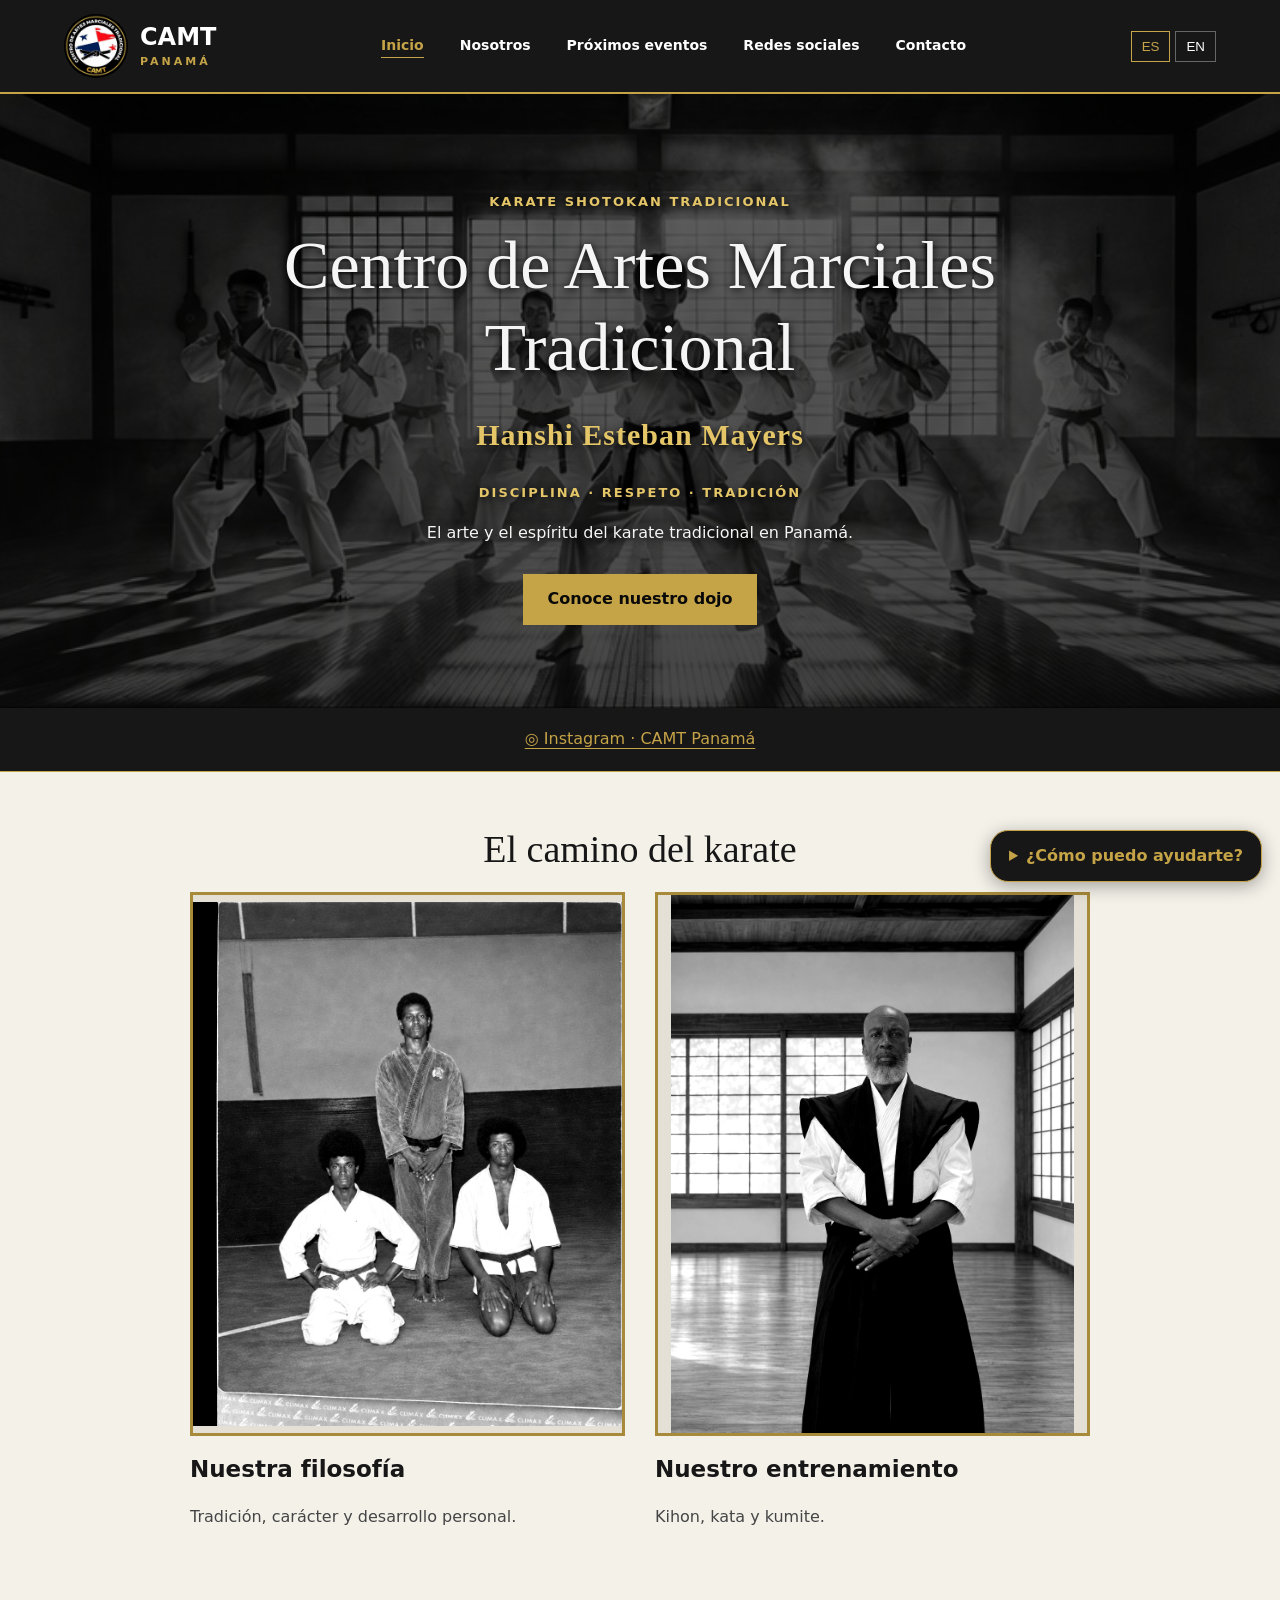
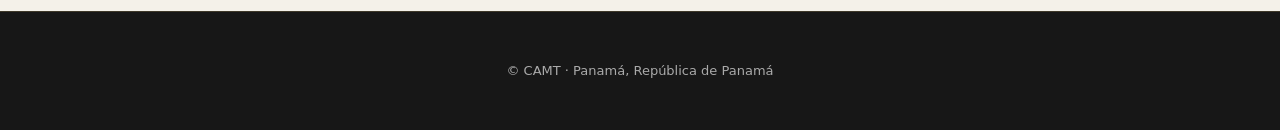
==== index.html @ c43f6a2d "Add files via upload" ====
<!doctype html><html lang="es" data-lang="es"><head><meta charset="utf-8"><meta name="viewport" content="width=device-width,initial-scale=1"><meta name="description" content="CAMT · Karate Shotokan tradicional en Ciudad de Panamá"><title>Inicio | CAMT Panamá</title><link rel="icon" href="assets/logo.jpg"><link rel="stylesheet" href="style.css?v=1.3"><script src="config.js" defer></script><script src="script.js" defer></script></head><body><a class="skip" href="#main"><span lang="es">Ir al contenido</span><span lang="en">Skip to content</span></a><header><a class="brand" href="index.html"><img src="assets/logo.jpg" alt=""><span>CAMT<small>PANAMÁ</small></span></a><nav aria-label="Navigation"><a href="index.html" aria-current="page"><span lang="es">Inicio</span><span lang="en">Home</span></a><a href="about.html"><span lang="es">Nosotros</span><span lang="en">About</span></a><a href="upcoming.html"><span lang="es">Próximos eventos</span><span lang="en">Upcoming</span></a><a href="socials.html"><span lang="es">Redes sociales</span><span lang="en">Socials</span></a><a href="contact.html"><span lang="es">Contacto</span><span lang="en">Contact</span></a></nav><div class="languages"><button data-language="es" aria-pressed="true">ES</button><button data-language="en" aria-pressed="false">EN</button></div></header><main id="main"><section class="hero"><div class="hero-copy"><p class="eyebrow"><span lang="es">KARATE SHOTOKAN TRADICIONAL</span><span lang="en">TRADITIONAL SHOTOKAN KARATE</span></p><h1>Centro de Artes Marciales Tradicional</h1><p class="gold hanshi">Hanshi Esteban Mayers</p><p class="gold"><span lang="es">DISCIPLINA · RESPETO · TRADICIÓN</span><span lang="en">DISCIPLINE · RESPECT · TRADITION</span></p><p><span lang="es">El arte y el espíritu del karate tradicional en Panamá.</span><span lang="en">The art and spirit of traditional karate in Panama.</span></p><a class="cta" href="about.html"><span lang="es">Conoce nuestro dojo</span><span lang="en">Discover our dojo</span></a></div></section><section class="instagram-strip"><a href="socials.html" data-link="instagram">◎ Instagram · CAMT Panamá</a></section><section class="ivory"><h2><span lang="es">El camino del karate</span><span lang="en">The way of karate</span></h2><div class="cards"><article><img src="assets/philosophy.jpg" alt="Fotografía histórica de karate / Historical karate photograph"><h3><span lang="es">Nuestra filosofía</span><span lang="en">Our philosophy</span></h3><p><span lang="es">Tradición, carácter y desarrollo personal.</span><span lang="en">Tradition, character and personal development.</span></p></article><article><img src="assets/training.jpg" alt="Retrato en el dojo / Dojo portrait"><h3><span lang="es">Nuestro entrenamiento</span><span lang="en">Our training</span></h3><p><span lang="es">Kihon, kata y kumite.</span><span lang="en">Kihon, kata and kumite.</span></p></article></div></section></main><footer><p>© CAMT · Panamá, República de Panamá</p></footer></body></html>
---- style.css ----
*{box-sizing:border-box} :root{--gold:#c5a347;--dark:#090909;--ivory:#f4f1e9} html[data-lang=es] span[lang=en],html[data-lang=en] span[lang=es]{display:none} body{margin:0;background:var(--dark);color:#f5f5f5;font:16px/1.65 system-ui,sans-serif} a{color:var(--gold);text-underline-offset:4px} header{display:flex;align-items:center;justify-content:space-between;gap:24px;padding:14px max(5vw,16px);background:#171717;border-bottom:2px solid var(--gold);flex-wrap:wrap} .brand{display:flex;align-items:center;gap:12px;color:white;text-decoration:none;font-weight:800;font-size:24px;line-height:1.1}.brand img{width:64px;border-radius:50%}.brand small{display:block;color:var(--gold);font-size:11px;letter-spacing:3px;margin-top:5px} nav{display:flex;gap:clamp(12px,3vw,36px);flex-wrap:wrap} nav a{color:white;text-decoration:none;font-size:14px;font-weight:600} nav a[aria-current=page]{color:var(--gold);border-bottom:1px solid var(--gold)} button{background:transparent;color:white;border:1px solid #666;padding:7px 10px;cursor:pointer} button[aria-pressed=true]{color:var(--gold);border-color:var(--gold)} .languages{display:flex;gap:5px} .hero{text-align:center}.hero-copy{padding:20px 20px 65px;max-width:900px;margin:auto} h1,h2,h3{line-height:1.2;margin:0 0 20px} h1{font-size:clamp(34px,6vw,68px);font-family:Georgia,serif;font-weight:500} h2{font-size:clamp(25px,4vw,38px);font-family:Georgia,serif;font-weight:500} h3{font-size:23px}.eyebrow,.gold{color:var(--gold);letter-spacing:2px;font-size:13px;font-weight:700}.cta{display:inline-block;background:var(--gold);color:#090909;text-decoration:none;padding:12px 24px;font-weight:700;margin-top:12px}.ivory{background:var(--ivory);color:#171717;padding:55px max(5vw,20px)}.ivory>h2{text-align:center}.cards,.social-grid{display:grid;grid-template-columns:repeat(2,minmax(0,1fr));gap:30px;max-width:900px;margin:auto}.cards img{width:100%;aspect-ratio:4/5;object-fit:contain;background:#e5e0d5;border:1px solid #a88a3b;display:block;margin-bottom:20px}.cards p{color:#454545}.section{max-width:1100px;margin:auto;padding:65px 24px}.panel{border:1px solid #555;padding:24px;margin-top:20px}.panel iframe{width:100%;height:650px;border:0;background:white}footer{text-align:center;background:#171717;border-top:1px solid #3e3829;padding:35px 20px}footer h2{font-size:25px}footer p{font-size:13px;color:#aaa}.skip{position:absolute;left:-9999px}.skip:focus{left:10px;top:10px;background:black;padding:10px;z-index:5}:focus-visible{outline:2px solid var(--gold);outline-offset:4px} @media(max-width:650px){header{gap:12px}nav{order:3;width:100%;justify-content:space-between;gap:8px}nav a{font-size:12px}.cards,.social-grid{grid-template-columns:1fr}.section{padding:40px 20px}.hero-copy{padding-bottom:40px}}


/* Homepage hero v1.2 */
.hero{display:grid;place-items:center;min-height:clamp(500px,48vw,760px);background:linear-gradient(rgba(0,0,0,.62),rgba(0,0,0,.72)),url("assets/dojo-hero.jpg") center center / cover no-repeat;}
.hero-copy{width:100%;max-width:1050px;padding:64px 24px;text-shadow:0 2px 8px #000;}
.hero-copy .cta{text-shadow:none;}
.hero-copy .eyebrow,.hero-copy .gold{color:#e4c568;}
@media(max-width:650px){.hero{min-height:520px;background-position:center;}.hero-copy{padding:48px 20px;}}
.hanshi{font:600 clamp(20px,3vw,30px) Georgia,serif;letter-spacing:1px}.instagram-strip{text-align:center;padding:18px;background:#171717;border-bottom:1px solid var(--gold)}.cards article{transition:transform .3s,box-shadow .3s;padding:0 0 10px}.cards img{border:3px solid #a88a3b;transition:transform .3s,box-shadow .3s}.cards h3{transition:color .3s}@media(hover:hover){.cards article:hover{transform:translateY(-5px);box-shadow:0 12px 25px #0002}.cards article:hover img{transform:scale(1.025);box-shadow:0 0 0 1px var(--gold)}.cards article:hover h3{color:#80651e}}.help{position:fixed;bottom:18px;right:18px;z-index:10;max-width:calc(100vw - 36px);background:#171717;border:1px solid var(--gold);border-radius:18px;color:white;box-shadow:0 4px 18px #0005}.help summary{cursor:pointer;padding:12px 18px;color:var(--gold);font-weight:600}.help div{padding:0 18px 18px}.bio-dot-wrap{text-align:center;background:var(--ivory);padding:16px}.bio-dot{display:inline-block;width:12px;height:12px;border-radius:50%;background:#b51f2b}.bio-page{max-width:420px;margin:40px auto;padding:24px;text-align:center}.bio-page img{width:100px;border-radius:50%}.bio-page h1{font-size:36px;color:var(--gold)}.bio-page .languages{justify-content:center}.bio-page>a{display:block;border:1px solid var(--gold);padding:14px;margin:15px 0;text-decoration:none}.cal-grid{display:grid;grid-template-columns:repeat(7,minmax(0,1fr));gap:4px}.cal-grid button{min-height:45px;padding:4px;overflow-wrap:anywhere}.cal-grid small{display:block;color:var(--gold)}.cal-controls{display:flex;align-items:center;justify-content:space-between;gap:8px;margin-bottom:16px}.cal-list button{display:block;width:100%;text-align:left;margin:6px 0}.cal-detail{background:var(--ivory);color:#171717;padding:20px;margin-top:20px}.cal-detail a,.cal-detail button{color:#171717;border:1px solid #80651e;padding:8px;display:inline-block;margin:5px}.cal-grid .weekday{text-align:center;color:var(--gold);font-size:12px}@media(prefers-reduced-motion:reduce){.cards article,.cards img,.cards h3{transition:none}.cards article:hover,.cards article:hover img{transform:none}}
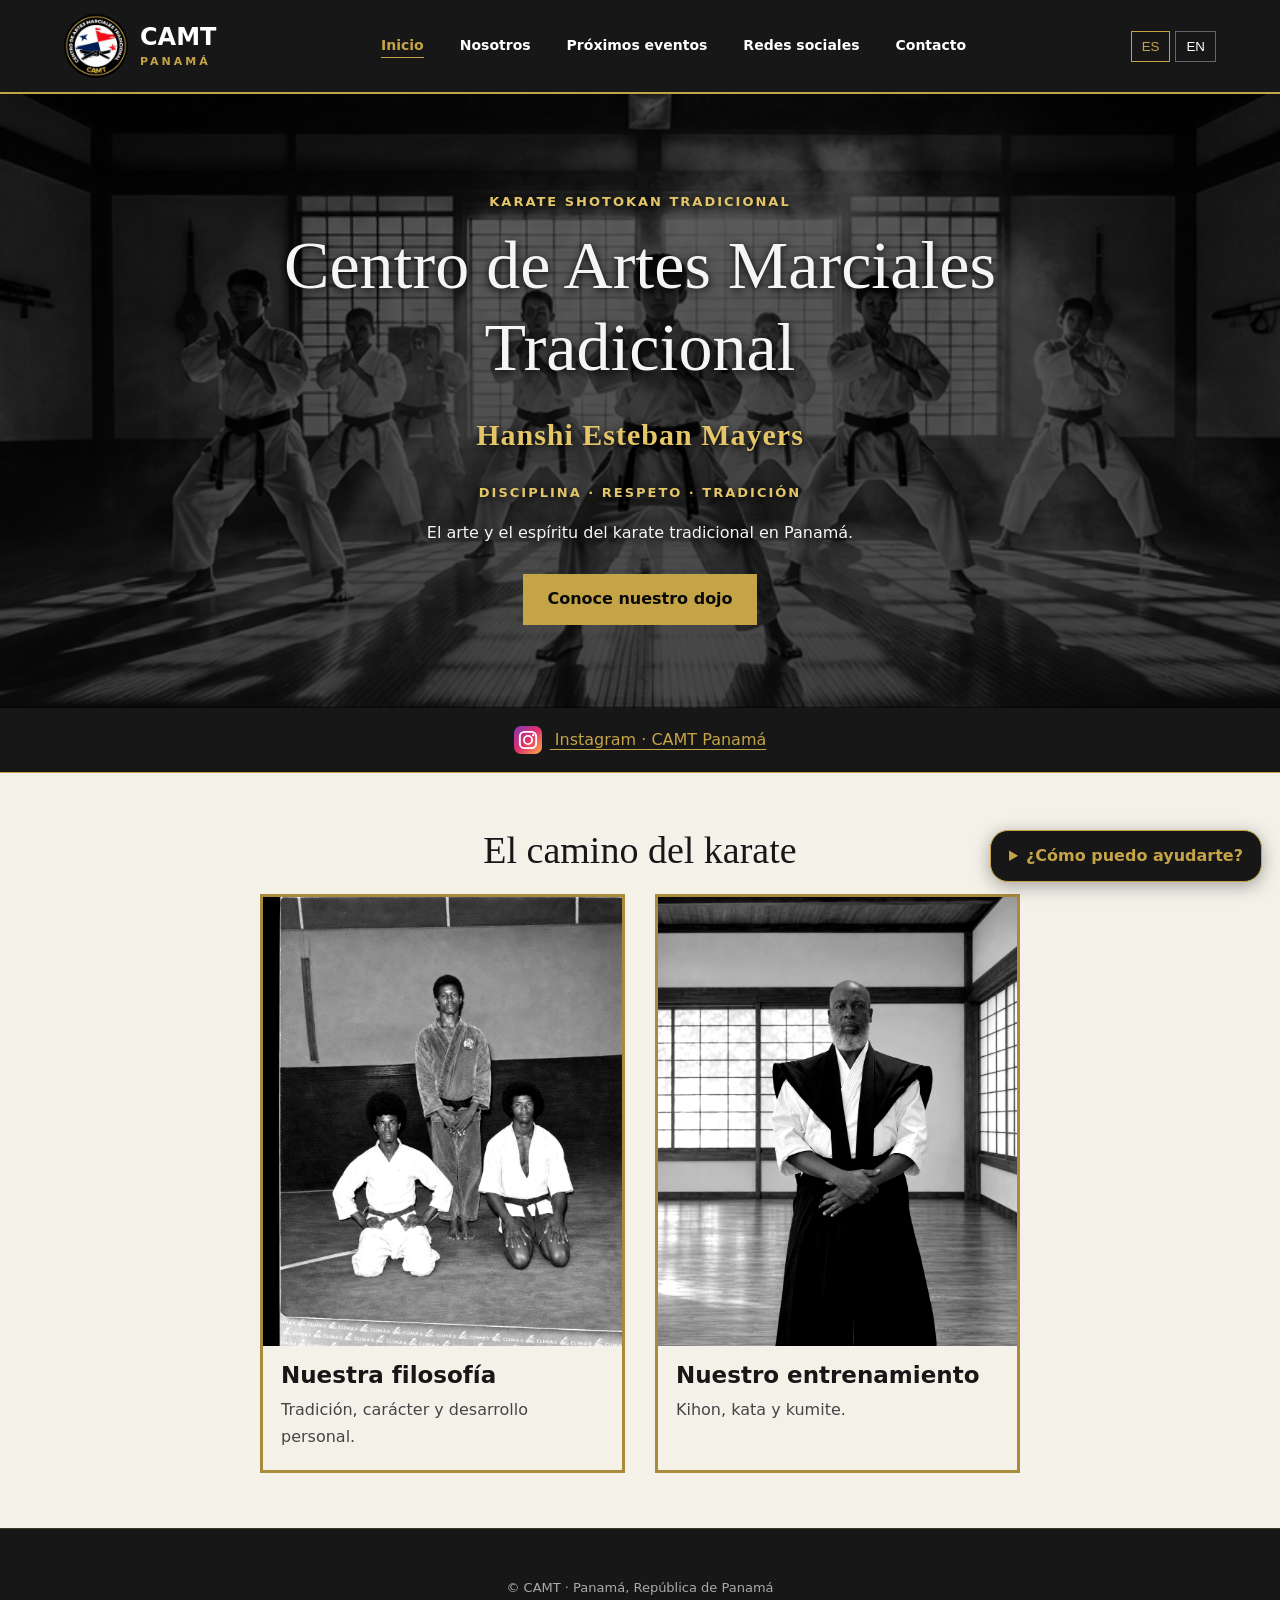
==== commit 0f325912: "Add files via upload" ====
--- a/index.html
+++ b/index.html
@@ -1 +1 @@
-<!doctype html><html lang="es" data-lang="es"><head><meta charset="utf-8"><meta name="viewport" content="width=device-width,initial-scale=1"><meta name="description" content="CAMT · Karate Shotokan tradicional en Ciudad de Panamá"><title>Inicio | CAMT Panamá</title><link rel="icon" href="assets/logo.jpg"><link rel="stylesheet" href="style.css?v=1.3"><script src="config.js" defer></script><script src="script.js" defer></script></head><body><a class="skip" href="#main"><span lang="es">Ir al contenido</span><span lang="en">Skip to content</span></a><header><a class="brand" href="index.html"><img src="assets/logo.jpg" alt=""><span>CAMT<small>PANAMÁ</small></span></a><nav aria-label="Navigation"><a href="index.html" aria-current="page"><span lang="es">Inicio</span><span lang="en">Home</span></a><a href="about.html"><span lang="es">Nosotros</span><span lang="en">About</span></a><a href="upcoming.html"><span lang="es">Próximos eventos</span><span lang="en">Upcoming</span></a><a href="socials.html"><span lang="es">Redes sociales</span><span lang="en">Socials</span></a><a href="contact.html"><span lang="es">Contacto</span><span lang="en">Contact</span></a></nav><div class="languages"><button data-language="es" aria-pressed="true">ES</button><button data-language="en" aria-pressed="false">EN</button></div></header><main id="main"><section class="hero"><div class="hero-copy"><p class="eyebrow"><span lang="es">KARATE SHOTOKAN TRADICIONAL</span><span lang="en">TRADITIONAL SHOTOKAN KARATE</span></p><h1>Centro de Artes Marciales Tradicional</h1><p class="gold hanshi">Hanshi Esteban Mayers</p><p class="gold"><span lang="es">DISCIPLINA · RESPETO · TRADICIÓN</span><span lang="en">DISCIPLINE · RESPECT · TRADITION</span></p><p><span lang="es">El arte y el espíritu del karate tradicional en Panamá.</span><span lang="en">The art and spirit of traditional karate in Panama.</span></p><a class="cta" href="about.html"><span lang="es">Conoce nuestro dojo</span><span lang="en">Discover our dojo</span></a></div></section><section class="instagram-strip"><a href="socials.html" data-link="instagram">◎ Instagram · CAMT Panamá</a></section><section class="ivory"><h2><span lang="es">El camino del karate</span><span lang="en">The way of karate</span></h2><div class="cards"><article><img src="assets/philosophy.jpg" alt="Fotografía histórica de karate / Historical karate photograph"><h3><span lang="es">Nuestra filosofía</span><span lang="en">Our philosophy</span></h3><p><span lang="es">Tradición, carácter y desarrollo personal.</span><span lang="en">Tradition, character and personal development.</span></p></article><article><img src="assets/training.jpg" alt="Retrato en el dojo / Dojo portrait"><h3><span lang="es">Nuestro entrenamiento</span><span lang="en">Our training</span></h3><p><span lang="es">Kihon, kata y kumite.</span><span lang="en">Kihon, kata and kumite.</span></p></article></div></section></main><footer><p>© CAMT · Panamá, República de Panamá</p></footer></body></html>+<!doctype html><html lang="es" data-lang="es"><head><meta charset="utf-8"><meta name="viewport" content="width=device-width,initial-scale=1"><meta name="description" content="CAMT · Karate Shotokan tradicional en Ciudad de Panamá"><title>Inicio | CAMT Panamá</title><link rel="icon" href="assets/logo.jpg"><link rel="stylesheet" href="style.css?v=1.4"><script src="config.js?v=1.4" defer></script><script src="script.js?v=1.4" defer></script></head><body><a class="skip" href="#main"><span lang="es">Ir al contenido</span><span lang="en">Skip to content</span></a><header><a class="brand" href="index.html"><img src="assets/logo.jpg" alt=""><span>CAMT<small>PANAMÁ</small></span></a><nav aria-label="Navigation"><a href="index.html" aria-current="page"><span lang="es">Inicio</span><span lang="en">Home</span></a><a href="about.html"><span lang="es">Nosotros</span><span lang="en">About</span></a><a href="upcoming.html"><span lang="es">Próximos eventos</span><span lang="en">Upcoming</span></a><a href="socials.html"><span lang="es">Redes sociales</span><span lang="en">Socials</span></a><a href="contact.html"><span lang="es">Contacto</span><span lang="en">Contact</span></a></nav><div class="languages"><button data-language="es" aria-pressed="true">ES</button><button data-language="en" aria-pressed="false">EN</button></div></header><main id="main"><section class="hero"><div class="hero-copy"><p class="eyebrow"><span lang="es">KARATE SHOTOKAN TRADICIONAL</span><span lang="en">TRADITIONAL SHOTOKAN KARATE</span></p><h1>Centro de Artes Marciales Tradicional</h1><p class="gold hanshi">Hanshi Esteban Mayers</p><p class="gold"><span lang="es">DISCIPLINA · RESPETO · TRADICIÓN</span><span lang="en">DISCIPLINE · RESPECT · TRADITION</span></p><p><span lang="es">El arte y el espíritu del karate tradicional en Panamá.</span><span lang="en">The art and spirit of traditional karate in Panama.</span></p><a class="cta" href="about.html"><span lang="es">Conoce nuestro dojo</span><span lang="en">Discover our dojo</span></a></div></section><section class="instagram-strip"><a href="socials.html" data-link="instagram"><svg viewBox="0 0 24 24" class="social-icon" aria-hidden="true"><defs><linearGradient id="ig" x2="1" y2="1"><stop stop-color="#833ab4"/><stop offset=".5" stop-color="#e1306c"/><stop offset="1" stop-color="#fcb045"/></linearGradient></defs><rect width="24" height="24" rx="6" fill="url(#ig)"/><rect x="5" y="5" width="14" height="14" rx="4" fill="none" stroke="white" stroke-width="1.6"/><circle cx="12" cy="12" r="3.5" fill="none" stroke="white" stroke-width="1.6"/><circle cx="16.5" cy="7.7" r="1" fill="white"/></svg> Instagram · CAMT Panamá</a></section><section class="ivory"><h2><span lang="es">El camino del karate</span><span lang="en">The way of karate</span></h2><div class="cards"><article><img src="assets/philosophy.jpg" alt="Fotografía histórica de karate / Historical karate photograph"><h3><span lang="es">Nuestra filosofía</span><span lang="en">Our philosophy</span></h3><p><span lang="es">Tradición, carácter y desarrollo personal.</span><span lang="en">Tradition, character and personal development.</span></p></article><article><img src="assets/training.jpg" alt="Retrato en el dojo / Dojo portrait"><h3><span lang="es">Nuestro entrenamiento</span><span lang="en">Our training</span></h3><p><span lang="es">Kihon, kata y kumite.</span><span lang="en">Kihon, kata and kumite.</span></p></article></div></section></main><footer><p>© CAMT · Panamá, República de Panamá</p></footer></body></html>
--- a/style.css
+++ b/style.css
@@ -8,3 +8,4 @@
 .hero-copy .eyebrow,.hero-copy .gold{color:#e4c568;}
 @media(max-width:650px){.hero{min-height:520px;background-position:center;}.hero-copy{padding:48px 20px;}}
 .hanshi{font:600 clamp(20px,3vw,30px) Georgia,serif;letter-spacing:1px}.instagram-strip{text-align:center;padding:18px;background:#171717;border-bottom:1px solid var(--gold)}.cards article{transition:transform .3s,box-shadow .3s;padding:0 0 10px}.cards img{border:3px solid #a88a3b;transition:transform .3s,box-shadow .3s}.cards h3{transition:color .3s}@media(hover:hover){.cards article:hover{transform:translateY(-5px);box-shadow:0 12px 25px #0002}.cards article:hover img{transform:scale(1.025);box-shadow:0 0 0 1px var(--gold)}.cards article:hover h3{color:#80651e}}.help{position:fixed;bottom:18px;right:18px;z-index:10;max-width:calc(100vw - 36px);background:#171717;border:1px solid var(--gold);border-radius:18px;color:white;box-shadow:0 4px 18px #0005}.help summary{cursor:pointer;padding:12px 18px;color:var(--gold);font-weight:600}.help div{padding:0 18px 18px}.bio-dot-wrap{text-align:center;background:var(--ivory);padding:16px}.bio-dot{display:inline-block;width:12px;height:12px;border-radius:50%;background:#b51f2b}.bio-page{max-width:420px;margin:40px auto;padding:24px;text-align:center}.bio-page img{width:100px;border-radius:50%}.bio-page h1{font-size:36px;color:var(--gold)}.bio-page .languages{justify-content:center}.bio-page>a{display:block;border:1px solid var(--gold);padding:14px;margin:15px 0;text-decoration:none}.cal-grid{display:grid;grid-template-columns:repeat(7,minmax(0,1fr));gap:4px}.cal-grid button{min-height:45px;padding:4px;overflow-wrap:anywhere}.cal-grid small{display:block;color:var(--gold)}.cal-controls{display:flex;align-items:center;justify-content:space-between;gap:8px;margin-bottom:16px}.cal-list button{display:block;width:100%;text-align:left;margin:6px 0}.cal-detail{background:var(--ivory);color:#171717;padding:20px;margin-top:20px}.cal-detail a,.cal-detail button{color:#171717;border:1px solid #80651e;padding:8px;display:inline-block;margin:5px}.cal-grid .weekday{text-align:center;color:var(--gold);font-size:12px}@media(prefers-reduced-motion:reduce){.cards article,.cards img,.cards h3{transition:none}.cards article:hover,.cards article:hover img{transform:none}}
+.cards{max-width:760px;align-items:stretch}.cards article{border:3px solid #a88a3b;overflow:hidden;background:var(--ivory);padding:0;display:flex;flex-direction:column}.cards img{aspect-ratio:4/5;object-fit:cover;border:0;margin:0;flex:none}.cards h3{margin:16px 18px 8px}.cards p{margin:0 18px 20px}.cards article:hover{outline:1px solid var(--gold)}.social-icon{width:48px;height:48px;vertical-align:middle}.instagram-strip .social-icon{width:28px;height:28px;margin-right:8px}.social-grid .panel{background:#202020;box-shadow:0 10px 24px #0008;text-align:center;border-color:#80651e;transition:transform .25s}.social-grid .panel:hover{transform:translateY(-5px)}.social-grid .panel h2{margin-top:16px}.about-page:before{content:'';position:fixed;inset:0;background:linear-gradient(#0008,#000b),url('assets/about-background.jpg') center / cover no-repeat;z-index:-1}.about-page{isolation:isolate;background:transparent}.about-page .section{min-height:55vh}.about-page .ivory{background:#f4f1e9d9}.bio-dot-wrap{text-align:left;background:transparent;padding:20px}.bio-dot{background:white}.contact-form{max-width:680px;display:grid;gap:16px}.contact-form label{display:grid;gap:6px}.contact-form input,.contact-form textarea,.cal-controls select{font:inherit;padding:10px;background:#202020;color:white;border:1px solid #888;border-radius:4px}.cal-controls{flex-wrap:wrap}.cal-grid button{background:#272727;min-height:60px}.cal-grid button.past{background:#484848}.cal-grid button.event{background:#356b49}.cal-grid button.today{background:#c5a347;color:#111}.cal-grid button[aria-pressed=true]{background:#365d87;color:white;outline:2px solid white}.cal-grid small{color:inherit}.cal-controls button:disabled{opacity:.35;cursor:default}.cal-list button{background:#253b30}.cal-detail{overflow-wrap:anywhere}
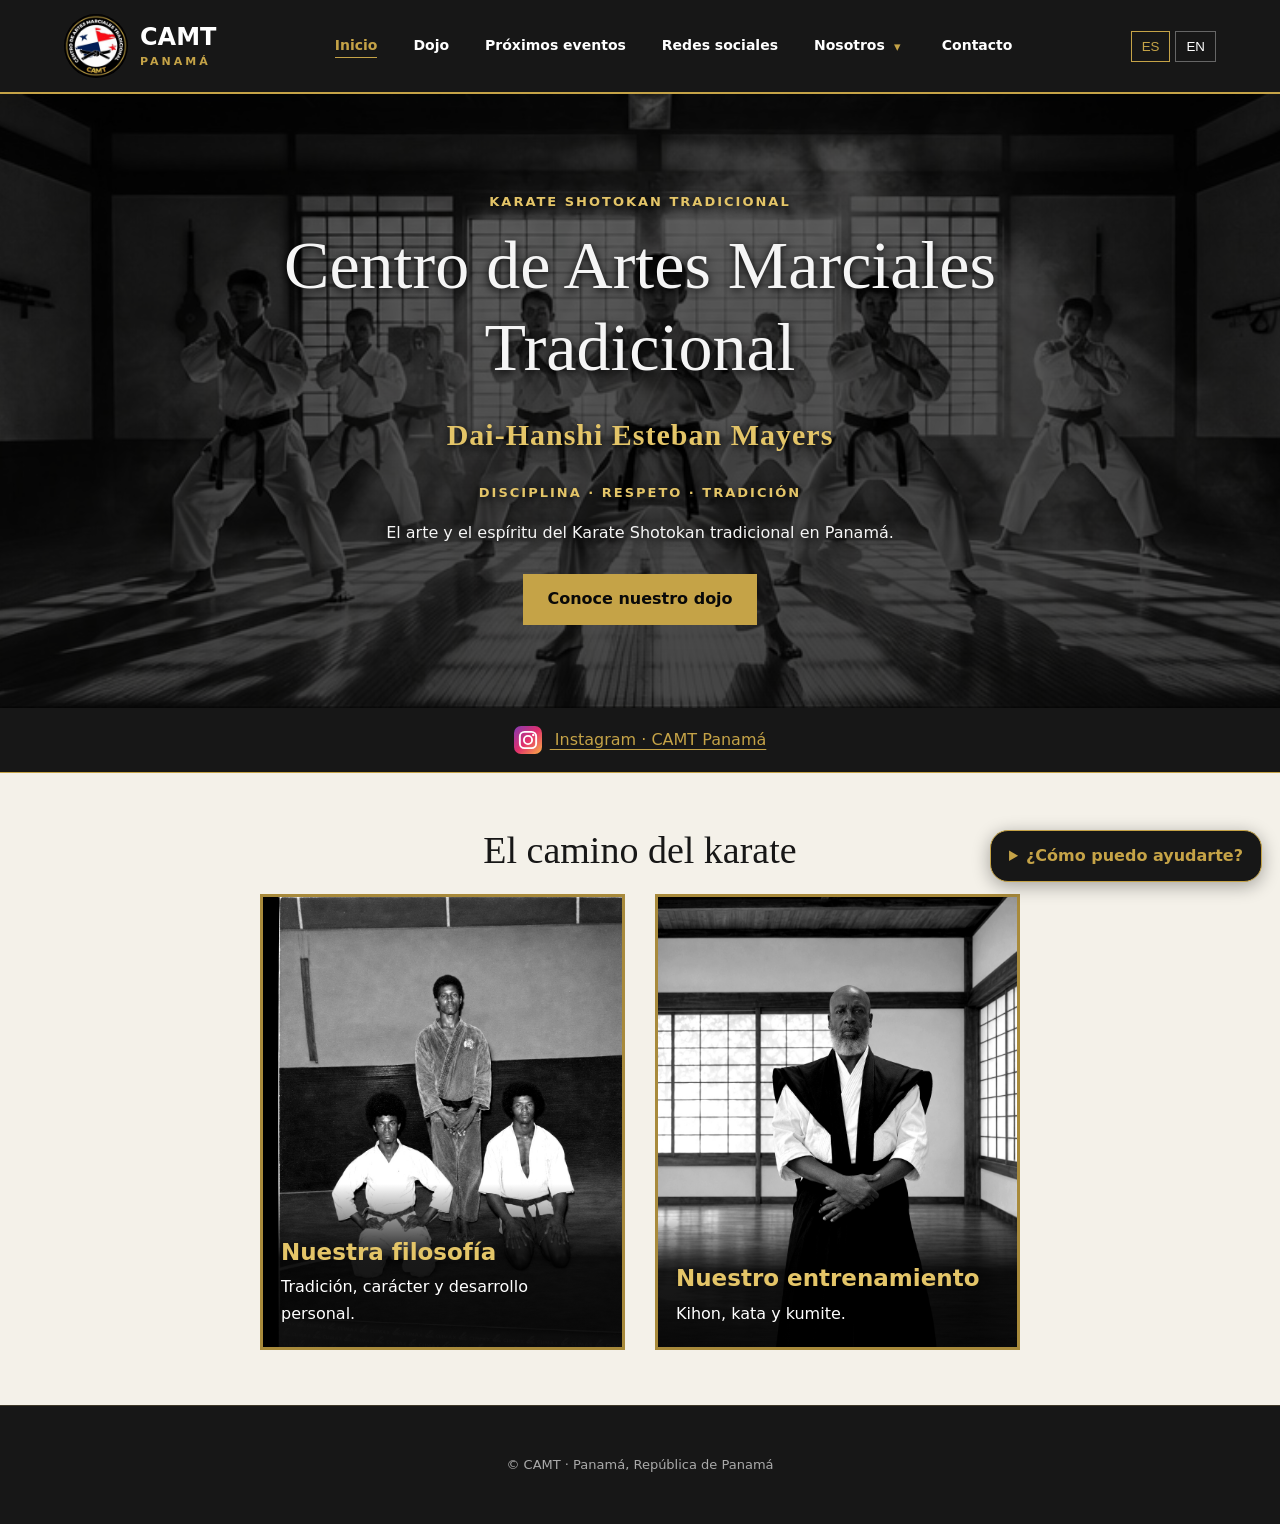
==== commit ffb91651: "Add files via upload" ====
--- a/index.html
+++ b/index.html
@@ -1 +1 @@
-<!doctype html><html lang="es" data-lang="es"><head><meta charset="utf-8"><meta name="viewport" content="width=device-width,initial-scale=1"><meta name="description" content="CAMT · Karate Shotokan tradicional en Ciudad de Panamá"><title>Inicio | CAMT Panamá</title><link rel="icon" href="assets/logo.jpg"><link rel="stylesheet" href="style.css?v=1.4"><script src="config.js?v=1.4" defer></script><script src="script.js?v=1.4" defer></script></head><body><a class="skip" href="#main"><span lang="es">Ir al contenido</span><span lang="en">Skip to content</span></a><header><a class="brand" href="index.html"><img src="assets/logo.jpg" alt=""><span>CAMT<small>PANAMÁ</small></span></a><nav aria-label="Navigation"><a href="index.html" aria-current="page"><span lang="es">Inicio</span><span lang="en">Home</span></a><a href="about.html"><span lang="es">Nosotros</span><span lang="en">About</span></a><a href="upcoming.html"><span lang="es">Próximos eventos</span><span lang="en">Upcoming</span></a><a href="socials.html"><span lang="es">Redes sociales</span><span lang="en">Socials</span></a><a href="contact.html"><span lang="es">Contacto</span><span lang="en">Contact</span></a></nav><div class="languages"><button data-language="es" aria-pressed="true">ES</button><button data-language="en" aria-pressed="false">EN</button></div></header><main id="main"><section class="hero"><div class="hero-copy"><p class="eyebrow"><span lang="es">KARATE SHOTOKAN TRADICIONAL</span><span lang="en">TRADITIONAL SHOTOKAN KARATE</span></p><h1>Centro de Artes Marciales Tradicional</h1><p class="gold hanshi">Hanshi Esteban Mayers</p><p class="gold"><span lang="es">DISCIPLINA · RESPETO · TRADICIÓN</span><span lang="en">DISCIPLINE · RESPECT · TRADITION</span></p><p><span lang="es">El arte y el espíritu del karate tradicional en Panamá.</span><span lang="en">The art and spirit of traditional karate in Panama.</span></p><a class="cta" href="about.html"><span lang="es">Conoce nuestro dojo</span><span lang="en">Discover our dojo</span></a></div></section><section class="instagram-strip"><a href="socials.html" data-link="instagram"><svg viewBox="0 0 24 24" class="social-icon" aria-hidden="true"><defs><linearGradient id="ig" x2="1" y2="1"><stop stop-color="#833ab4"/><stop offset=".5" stop-color="#e1306c"/><stop offset="1" stop-color="#fcb045"/></linearGradient></defs><rect width="24" height="24" rx="6" fill="url(#ig)"/><rect x="5" y="5" width="14" height="14" rx="4" fill="none" stroke="white" stroke-width="1.6"/><circle cx="12" cy="12" r="3.5" fill="none" stroke="white" stroke-width="1.6"/><circle cx="16.5" cy="7.7" r="1" fill="white"/></svg> Instagram · CAMT Panamá</a></section><section class="ivory"><h2><span lang="es">El camino del karate</span><span lang="en">The way of karate</span></h2><div class="cards"><article><img src="assets/philosophy.jpg" alt="Fotografía histórica de karate / Historical karate photograph"><h3><span lang="es">Nuestra filosofía</span><span lang="en">Our philosophy</span></h3><p><span lang="es">Tradición, carácter y desarrollo personal.</span><span lang="en">Tradition, character and personal development.</span></p></article><article><img src="assets/training.jpg" alt="Retrato en el dojo / Dojo portrait"><h3><span lang="es">Nuestro entrenamiento</span><span lang="en">Our training</span></h3><p><span lang="es">Kihon, kata y kumite.</span><span lang="en">Kihon, kata and kumite.</span></p></article></div></section></main><footer><p>© CAMT · Panamá, República de Panamá</p></footer></body></html>+<!doctype html><html lang="es" data-lang="es"><head><meta charset="utf-8"><meta name="viewport" content="width=device-width,initial-scale=1"><meta name="description" content="CAMT · Karate Shotokan tradicional en Ciudad de Panamá"><title>Inicio | CAMT Panamá</title><link rel="icon" href="assets/logo.jpg"><link rel="stylesheet" href="style.css?v=1.5"><script src="config.js?v=1.5" defer></script><script src="script.js?v=1.5" defer></script></head><body><a class="skip" href="#main"><span lang="es">Ir al contenido</span><span lang="en">Skip to content</span></a><header><a class="brand" href="index.html"><img src="assets/logo.jpg" alt=""><span>CAMT<small>PANAMÁ</small></span></a><nav aria-label="Navigation"><a href="index.html" aria-current="page"><span lang="es">Inicio</span><span lang="en">Home</span></a><a href="dojo.html"><span lang="es">Dojo</span><span lang="en">Dojo</span></a><a href="upcoming.html"><span lang="es">Próximos eventos</span><span lang="en">Upcoming</span></a><a href="socials.html"><span lang="es">Redes sociales</span><span lang="en">Socials</span></a><div class="about-nav"><a href="about.html"><span lang="es">Nosotros</span><span lang="en">About</span></a><button class="bio-toggle" aria-label="Biografías / Biographies" aria-expanded="false" aria-controls="bio-menu">▾</button><div id="bio-menu" class="bio-menu" hidden><a href="about.html#esteban-mayers">Esteban Mayers</a><a href="about.html#enrique-kelly">Enrique Kelly</a><a href="about.html#reinaldo-mannings">Reinaldo Mannings</a><a href="about.html#eduardo-lowe">Eduardo Lowe</a><a href="about.html#alexander-edwards">Alexander Edwards</a><a href="about.html#reynaldo-roach">Reynaldo Roach</a></div></div><a href="contact.html"><span lang="es">Contacto</span><span lang="en">Contact</span></a></nav><div class="languages"><button data-language="es" aria-pressed="true">ES</button><button data-language="en" aria-pressed="false">EN</button></div></header><main id="main"><section class="hero"><div class="hero-copy"><p class="eyebrow"><span lang="es">KARATE SHOTOKAN TRADICIONAL</span><span lang="en">TRADITIONAL SHOTOKAN KARATE</span></p><h1>Centro de Artes Marciales Tradicional</h1><p class="gold hanshi">Dai-Hanshi Esteban Mayers</p><p class="gold"><span lang="es">DISCIPLINA · RESPETO · TRADICIÓN</span><span lang="en">DISCIPLINE · RESPECT · TRADITION</span></p><p><span lang="es">El arte y el espíritu del Karate Shotokan tradicional en Panamá.</span><span lang="en">The art and spirit of traditional Shotokan Karate in Panama.</span></p><a class="cta" href="dojo.html"><span lang="es">Conoce nuestro dojo</span><span lang="en">Discover our dojo</span></a></div></section><section class="instagram-strip"><a href="socials.html" data-link="instagram"><svg viewBox="0 0 24 24" class="social-icon" aria-hidden="true"><defs><linearGradient id="ig" x2="1" y2="1"><stop stop-color="#833ab4"/><stop offset=".5" stop-color="#e1306c"/><stop offset="1" stop-color="#fcb045"/></linearGradient></defs><rect width="24" height="24" rx="6" fill="url(#ig)"/><rect x="5" y="5" width="14" height="14" rx="4" fill="none" stroke="white" stroke-width="1.6"/><circle cx="12" cy="12" r="3.5" fill="none" stroke="white" stroke-width="1.6"/><circle cx="16.5" cy="7.7" r="1" fill="white"/></svg> Instagram · CAMT Panamá</a></section><section class="ivory"><h2><span lang="es">El camino del karate</span><span lang="en">The way of karate</span></h2><div class="cards"><article><img src="assets/philosophy.jpg" alt="Fotografía histórica de karate / Historical karate photograph"><div class="card-overlay"><h3><span lang="es">Nuestra filosofía</span><span lang="en">Our philosophy</span></h3><p><span lang="es">Tradición, carácter y desarrollo personal.</span><span lang="en">Tradition, character and personal development.</span></p></div></article><article><img src="assets/training.jpg" alt="Retrato en el dojo / Dojo portrait"><div class="card-overlay"><h3><span lang="es">Nuestro entrenamiento</span><span lang="en">Our training</span></h3><p><span lang="es">Kihon, kata y kumite.</span><span lang="en">Kihon, kata and kumite.</span></p></div></article></div></section></main><footer><p>© CAMT · Panamá, República de Panamá</p></footer></body></html>
--- a/style.css
+++ b/style.css
@@ -9,3 +9,6 @@
 @media(max-width:650px){.hero{min-height:520px;background-position:center;}.hero-copy{padding:48px 20px;}}
 .hanshi{font:600 clamp(20px,3vw,30px) Georgia,serif;letter-spacing:1px}.instagram-strip{text-align:center;padding:18px;background:#171717;border-bottom:1px solid var(--gold)}.cards article{transition:transform .3s,box-shadow .3s;padding:0 0 10px}.cards img{border:3px solid #a88a3b;transition:transform .3s,box-shadow .3s}.cards h3{transition:color .3s}@media(hover:hover){.cards article:hover{transform:translateY(-5px);box-shadow:0 12px 25px #0002}.cards article:hover img{transform:scale(1.025);box-shadow:0 0 0 1px var(--gold)}.cards article:hover h3{color:#80651e}}.help{position:fixed;bottom:18px;right:18px;z-index:10;max-width:calc(100vw - 36px);background:#171717;border:1px solid var(--gold);border-radius:18px;color:white;box-shadow:0 4px 18px #0005}.help summary{cursor:pointer;padding:12px 18px;color:var(--gold);font-weight:600}.help div{padding:0 18px 18px}.bio-dot-wrap{text-align:center;background:var(--ivory);padding:16px}.bio-dot{display:inline-block;width:12px;height:12px;border-radius:50%;background:#b51f2b}.bio-page{max-width:420px;margin:40px auto;padding:24px;text-align:center}.bio-page img{width:100px;border-radius:50%}.bio-page h1{font-size:36px;color:var(--gold)}.bio-page .languages{justify-content:center}.bio-page>a{display:block;border:1px solid var(--gold);padding:14px;margin:15px 0;text-decoration:none}.cal-grid{display:grid;grid-template-columns:repeat(7,minmax(0,1fr));gap:4px}.cal-grid button{min-height:45px;padding:4px;overflow-wrap:anywhere}.cal-grid small{display:block;color:var(--gold)}.cal-controls{display:flex;align-items:center;justify-content:space-between;gap:8px;margin-bottom:16px}.cal-list button{display:block;width:100%;text-align:left;margin:6px 0}.cal-detail{background:var(--ivory);color:#171717;padding:20px;margin-top:20px}.cal-detail a,.cal-detail button{color:#171717;border:1px solid #80651e;padding:8px;display:inline-block;margin:5px}.cal-grid .weekday{text-align:center;color:var(--gold);font-size:12px}@media(prefers-reduced-motion:reduce){.cards article,.cards img,.cards h3{transition:none}.cards article:hover,.cards article:hover img{transform:none}}
 .cards{max-width:760px;align-items:stretch}.cards article{border:3px solid #a88a3b;overflow:hidden;background:var(--ivory);padding:0;display:flex;flex-direction:column}.cards img{aspect-ratio:4/5;object-fit:cover;border:0;margin:0;flex:none}.cards h3{margin:16px 18px 8px}.cards p{margin:0 18px 20px}.cards article:hover{outline:1px solid var(--gold)}.social-icon{width:48px;height:48px;vertical-align:middle}.instagram-strip .social-icon{width:28px;height:28px;margin-right:8px}.social-grid .panel{background:#202020;box-shadow:0 10px 24px #0008;text-align:center;border-color:#80651e;transition:transform .25s}.social-grid .panel:hover{transform:translateY(-5px)}.social-grid .panel h2{margin-top:16px}.about-page:before{content:'';position:fixed;inset:0;background:linear-gradient(#0008,#000b),url('assets/about-background.jpg') center / cover no-repeat;z-index:-1}.about-page{isolation:isolate;background:transparent}.about-page .section{min-height:55vh}.about-page .ivory{background:#f4f1e9d9}.bio-dot-wrap{text-align:left;background:transparent;padding:20px}.bio-dot{background:white}.contact-form{max-width:680px;display:grid;gap:16px}.contact-form label{display:grid;gap:6px}.contact-form input,.contact-form textarea,.cal-controls select{font:inherit;padding:10px;background:#202020;color:white;border:1px solid #888;border-radius:4px}.cal-controls{flex-wrap:wrap}.cal-grid button{background:#272727;min-height:60px}.cal-grid button.past{background:#484848}.cal-grid button.event{background:#356b49}.cal-grid button.today{background:#c5a347;color:#111}.cal-grid button[aria-pressed=true]{background:#365d87;color:white;outline:2px solid white}.cal-grid small{color:inherit}.cal-controls button:disabled{opacity:.35;cursor:default}.cal-list button{background:#253b30}.cal-detail{overflow-wrap:anywhere}
+
+/* v1.5 */
+.cards article{position:relative;aspect-ratio:4/5;display:block;isolation:isolate;border:3px solid #a88a3b;overflow:hidden;transition:box-shadow .3s}.cards article img{width:100%;height:100%;aspect-ratio:auto;object-fit:cover;object-position:center 35%;margin:0;border:0}.cards .card-overlay{position:absolute;inset:auto 0 0;padding:55px 18px 20px;background:linear-gradient(transparent,rgba(0,0,0,.9) 45%,#000e);color:white}.cards .card-overlay h3{color:#e4c568;margin:0 0 8px}.cards .card-overlay p{color:white;margin:0}.cards article:hover{transform:none;outline:none}.cards article:hover img{box-shadow:none}.cards article:hover h3{color:#e4c568}.about-nav{position:relative;display:flex;align-items:center;gap:4px}.bio-toggle{padding:0 5px;border:0;color:var(--gold)}.bio-menu{position:absolute;top:100%;right:0;min-width:210px;background:#171717;border:1px solid var(--gold);padding:8px;z-index:20}.bio-menu a{display:block;padding:8px}.bio-menu a:first-child{color:var(--gold);font-weight:800}.bio-menu a:hover{background:#333}.bio-sections{max-width:1100px;margin:auto;padding:0 24px}.bio-section{display:grid;grid-template-columns:minmax(0,1fr) minmax(0,1.5fr);gap:32px;align-items:center;padding:42px 24px;background:#111e;border-bottom:2px solid var(--gold);scroll-margin-top:20px}.bio-section:nth-child(even) .bio-portrait{order:2}.bio-section.featured{min-height:540px;grid-template-columns:1fr 1fr}.bio-section.featured h2{font-size:clamp(32px,5vw,55px);color:var(--gold)}.bio-portrait{width:100%;aspect-ratio:4/5;object-fit:cover;max-height:460px;border:2px solid var(--gold)}.portrait-placeholder{display:grid;place-items:center;background:#252525;color:#aaa;text-align:center;padding:16px;max-height:300px}.bio-copy h3{font-size:18px;color:var(--gold)}.belt-grid{display:grid;grid-template-columns:repeat(auto-fit,minmax(130px,1fr));gap:12px}.belt{background:#222;padding:14px;border:1px solid #555}.belt i{display:block;height:15px;border:1px solid #888;margin-bottom:12px}.dojo-info h2{margin-top:35px}@media(max-width:650px){.bio-section,.bio-section.featured{grid-template-columns:1fr;min-height:0;padding:24px 16px}.bio-section:nth-child(even) .bio-portrait{order:0}.bio-menu{right:0}.cards .card-overlay{padding:45px 15px 15px}}
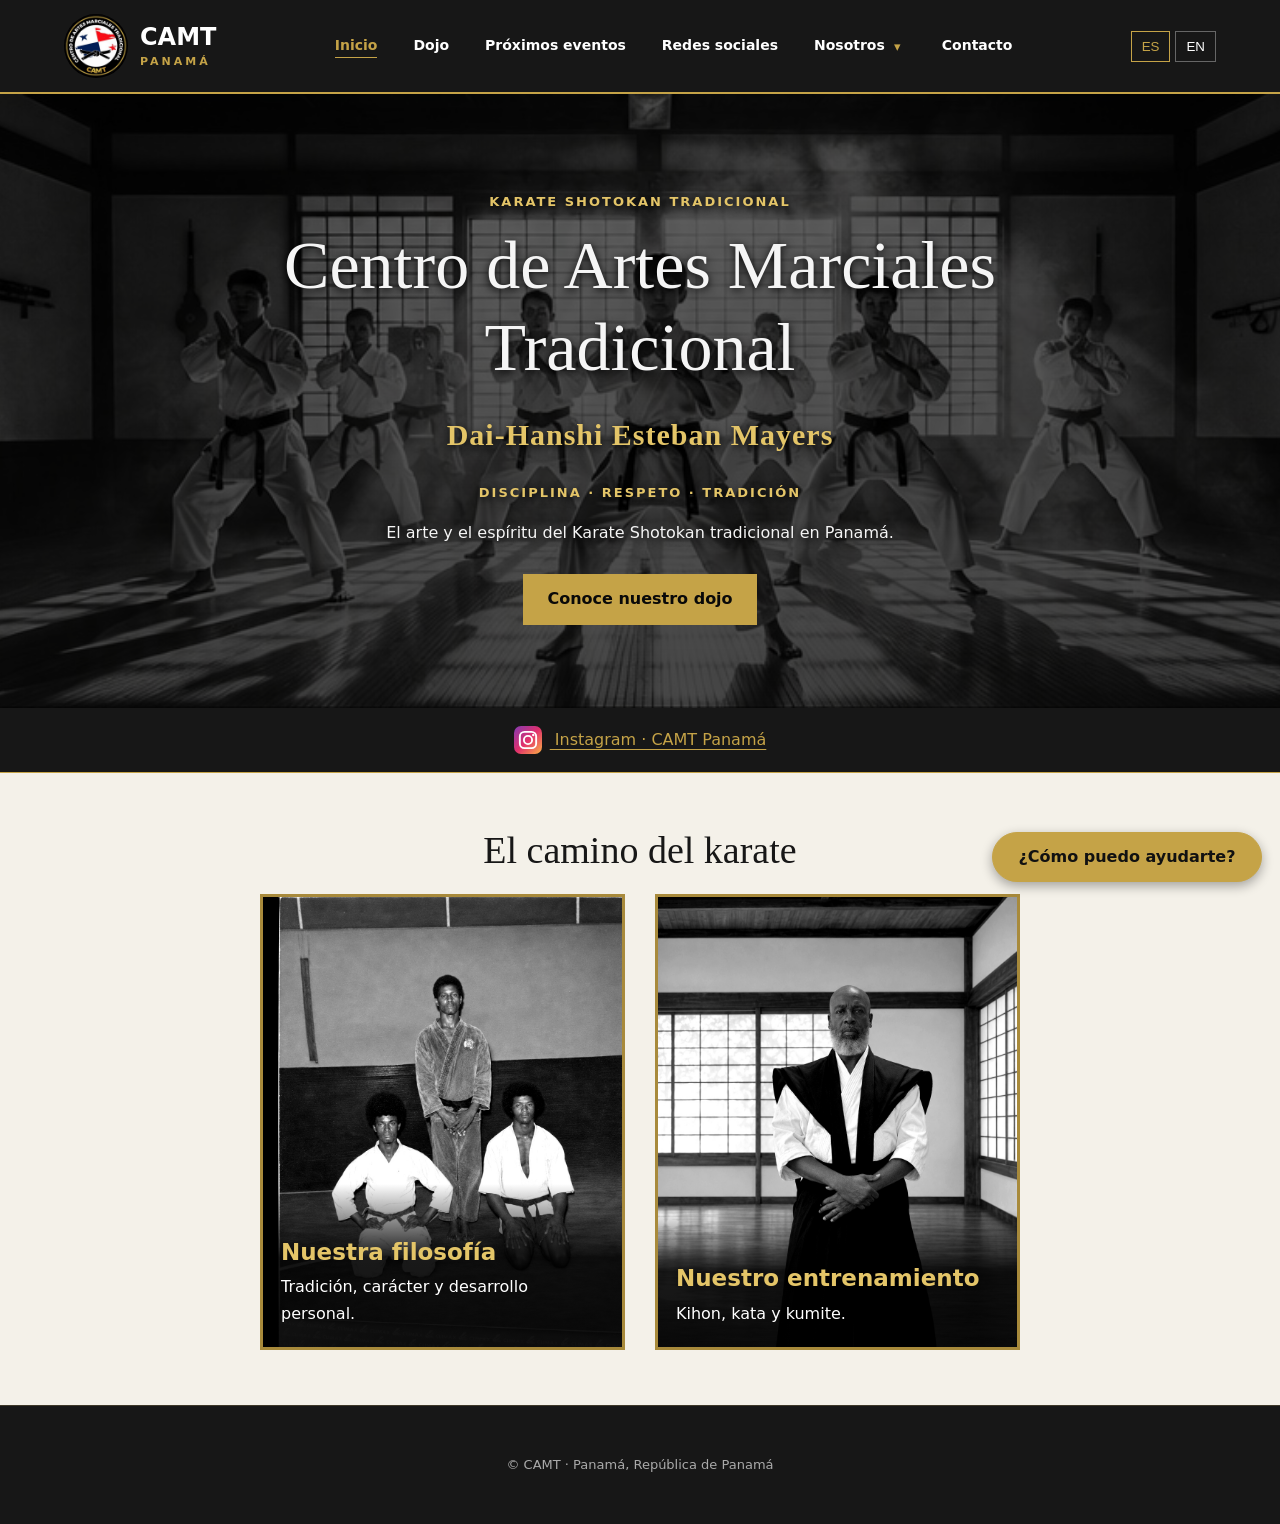
==== commit 79de4539: "Add files via upload" ====
--- a/index.html
+++ b/index.html
@@ -1 +1 @@
-<!doctype html><html lang="es" data-lang="es"><head><meta charset="utf-8"><meta name="viewport" content="width=device-width,initial-scale=1"><meta name="description" content="CAMT · Karate Shotokan tradicional en Ciudad de Panamá"><title>Inicio | CAMT Panamá</title><link rel="icon" href="assets/logo.jpg"><link rel="stylesheet" href="style.css?v=1.5"><script src="config.js?v=1.5" defer></script><script src="script.js?v=1.5" defer></script></head><body><a class="skip" href="#main"><span lang="es">Ir al contenido</span><span lang="en">Skip to content</span></a><header><a class="brand" href="index.html"><img src="assets/logo.jpg" alt=""><span>CAMT<small>PANAMÁ</small></span></a><nav aria-label="Navigation"><a href="index.html" aria-current="page"><span lang="es">Inicio</span><span lang="en">Home</span></a><a href="dojo.html"><span lang="es">Dojo</span><span lang="en">Dojo</span></a><a href="upcoming.html"><span lang="es">Próximos eventos</span><span lang="en">Upcoming</span></a><a href="socials.html"><span lang="es">Redes sociales</span><span lang="en">Socials</span></a><div class="about-nav"><a href="about.html"><span lang="es">Nosotros</span><span lang="en">About</span></a><button class="bio-toggle" aria-label="Biografías / Biographies" aria-expanded="false" aria-controls="bio-menu">▾</button><div id="bio-menu" class="bio-menu" hidden><a href="about.html#esteban-mayers">Esteban Mayers</a><a href="about.html#enrique-kelly">Enrique Kelly</a><a href="about.html#reinaldo-mannings">Reinaldo Mannings</a><a href="about.html#eduardo-lowe">Eduardo Lowe</a><a href="about.html#alexander-edwards">Alexander Edwards</a><a href="about.html#reynaldo-roach">Reynaldo Roach</a></div></div><a href="contact.html"><span lang="es">Contacto</span><span lang="en">Contact</span></a></nav><div class="languages"><button data-language="es" aria-pressed="true">ES</button><button data-language="en" aria-pressed="false">EN</button></div></header><main id="main"><section class="hero"><div class="hero-copy"><p class="eyebrow"><span lang="es">KARATE SHOTOKAN TRADICIONAL</span><span lang="en">TRADITIONAL SHOTOKAN KARATE</span></p><h1>Centro de Artes Marciales Tradicional</h1><p class="gold hanshi">Dai-Hanshi Esteban Mayers</p><p class="gold"><span lang="es">DISCIPLINA · RESPETO · TRADICIÓN</span><span lang="en">DISCIPLINE · RESPECT · TRADITION</span></p><p><span lang="es">El arte y el espíritu del Karate Shotokan tradicional en Panamá.</span><span lang="en">The art and spirit of traditional Shotokan Karate in Panama.</span></p><a class="cta" href="dojo.html"><span lang="es">Conoce nuestro dojo</span><span lang="en">Discover our dojo</span></a></div></section><section class="instagram-strip"><a href="socials.html" data-link="instagram"><svg viewBox="0 0 24 24" class="social-icon" aria-hidden="true"><defs><linearGradient id="ig" x2="1" y2="1"><stop stop-color="#833ab4"/><stop offset=".5" stop-color="#e1306c"/><stop offset="1" stop-color="#fcb045"/></linearGradient></defs><rect width="24" height="24" rx="6" fill="url(#ig)"/><rect x="5" y="5" width="14" height="14" rx="4" fill="none" stroke="white" stroke-width="1.6"/><circle cx="12" cy="12" r="3.5" fill="none" stroke="white" stroke-width="1.6"/><circle cx="16.5" cy="7.7" r="1" fill="white"/></svg> Instagram · CAMT Panamá</a></section><section class="ivory"><h2><span lang="es">El camino del karate</span><span lang="en">The way of karate</span></h2><div class="cards"><article><img src="assets/philosophy.jpg" alt="Fotografía histórica de karate / Historical karate photograph"><div class="card-overlay"><h3><span lang="es">Nuestra filosofía</span><span lang="en">Our philosophy</span></h3><p><span lang="es">Tradición, carácter y desarrollo personal.</span><span lang="en">Tradition, character and personal development.</span></p></div></article><article><img src="assets/training.jpg" alt="Retrato en el dojo / Dojo portrait"><div class="card-overlay"><h3><span lang="es">Nuestro entrenamiento</span><span lang="en">Our training</span></h3><p><span lang="es">Kihon, kata y kumite.</span><span lang="en">Kihon, kata and kumite.</span></p></div></article></div></section></main><footer><p>© CAMT · Panamá, República de Panamá</p></footer></body></html>+<!doctype html><html lang="es" data-lang="es"><head><meta charset="utf-8"><meta name="viewport" content="width=device-width,initial-scale=1"><meta name="description" content="CAMT · Karate Shotokan tradicional en Ciudad de Panamá"><title>Inicio | CAMT Panamá</title><link rel="icon" href="assets/logo.jpg"><link rel="stylesheet" href="style.css?v=1.7"><script src="config.js?v=1.7" defer></script><script src="script.js?v=1.7" defer></script></head><body><a class="skip" href="#main"><span lang="es">Ir al contenido</span><span lang="en">Skip to content</span></a><header><a class="brand" href="index.html"><img src="assets/logo.jpg" alt=""><span>CAMT<small>PANAMÁ</small></span></a><nav aria-label="Navigation"><a href="index.html" aria-current="page"><span lang="es">Inicio</span><span lang="en">Home</span></a><a href="dojo.html"><span lang="es">Dojo</span><span lang="en">Dojo</span></a><a href="upcoming.html"><span lang="es">Próximos eventos</span><span lang="en">Upcoming</span></a><a href="socials.html"><span lang="es">Redes sociales</span><span lang="en">Socials</span></a><div class="about-nav"><a href="about.html"><span lang="es">Nosotros</span><span lang="en">About</span></a><button class="bio-toggle" aria-label="Biografías / Biographies" aria-expanded="false" aria-controls="bio-menu">▾</button><div id="bio-menu" class="bio-menu" hidden><a href="about.html#esteban-mayers">Esteban Mayers</a><a href="about.html#enrique-kelly">Enrique Kelly</a><a href="about.html#reinaldo-mannings">Reinaldo Mannings</a><a href="about.html#eduardo-lowe">Eduardo Lowe</a><a href="about.html#alexander-edwards">Alexander Edwards</a><a href="about.html#reynaldo-roach">Reynaldo Roach</a></div></div><a href="contact.html"><span lang="es">Contacto</span><span lang="en">Contact</span></a></nav><div class="languages"><button data-language="es" aria-pressed="true">ES</button><button data-language="en" aria-pressed="false">EN</button></div></header><main id="main"><section class="hero"><div class="hero-copy"><p class="eyebrow"><span lang="es">KARATE SHOTOKAN TRADICIONAL</span><span lang="en">TRADITIONAL SHOTOKAN KARATE</span></p><h1>Centro de Artes Marciales Tradicional</h1><p class="gold hanshi">Dai-Hanshi Esteban Mayers</p><p class="gold"><span lang="es">DISCIPLINA · RESPETO · TRADICIÓN</span><span lang="en">DISCIPLINE · RESPECT · TRADITION</span></p><p><span lang="es">El arte y el espíritu del Karate Shotokan tradicional en Panamá.</span><span lang="en">The art and spirit of traditional Shotokan Karate in Panama.</span></p><a class="cta" href="dojo.html"><span lang="es">Conoce nuestro dojo</span><span lang="en">Discover our dojo</span></a></div></section><section class="instagram-strip"><a href="socials.html" data-link="instagram"><svg viewBox="0 0 24 24" class="social-icon" aria-hidden="true"><defs><linearGradient id="ig" x2="1" y2="1"><stop stop-color="#833ab4"/><stop offset=".5" stop-color="#e1306c"/><stop offset="1" stop-color="#fcb045"/></linearGradient></defs><rect width="24" height="24" rx="6" fill="url(#ig)"/><rect x="5" y="5" width="14" height="14" rx="4" fill="none" stroke="white" stroke-width="1.6"/><circle cx="12" cy="12" r="3.5" fill="none" stroke="white" stroke-width="1.6"/><circle cx="16.5" cy="7.7" r="1" fill="white"/></svg> Instagram · CAMT Panamá</a></section><section class="ivory"><h2><span lang="es">El camino del karate</span><span lang="en">The way of karate</span></h2><div class="cards"><article><img src="assets/philosophy.jpg" alt="Fotografía histórica de karate / Historical karate photograph"><div class="card-overlay"><h3><span lang="es">Nuestra filosofía</span><span lang="en">Our philosophy</span></h3><p><span lang="es">Tradición, carácter y desarrollo personal.</span><span lang="en">Tradition, character and personal development.</span></p></div></article><article><img src="assets/training.jpg" alt="Retrato en el dojo / Dojo portrait"><div class="card-overlay"><h3><span lang="es">Nuestro entrenamiento</span><span lang="en">Our training</span></h3><p><span lang="es">Kihon, kata y kumite.</span><span lang="en">Kihon, kata and kumite.</span></p></div></article></div></section></main><footer><p>© CAMT · Panamá, República de Panamá</p></footer></body></html>
--- a/style.css
+++ b/style.css
@@ -12,3 +12,8 @@
 
 /* v1.5 */
 .cards article{position:relative;aspect-ratio:4/5;display:block;isolation:isolate;border:3px solid #a88a3b;overflow:hidden;transition:box-shadow .3s}.cards article img{width:100%;height:100%;aspect-ratio:auto;object-fit:cover;object-position:center 35%;margin:0;border:0}.cards .card-overlay{position:absolute;inset:auto 0 0;padding:55px 18px 20px;background:linear-gradient(transparent,rgba(0,0,0,.9) 45%,#000e);color:white}.cards .card-overlay h3{color:#e4c568;margin:0 0 8px}.cards .card-overlay p{color:white;margin:0}.cards article:hover{transform:none;outline:none}.cards article:hover img{box-shadow:none}.cards article:hover h3{color:#e4c568}.about-nav{position:relative;display:flex;align-items:center;gap:4px}.bio-toggle{padding:0 5px;border:0;color:var(--gold)}.bio-menu{position:absolute;top:100%;right:0;min-width:210px;background:#171717;border:1px solid var(--gold);padding:8px;z-index:20}.bio-menu a{display:block;padding:8px}.bio-menu a:first-child{color:var(--gold);font-weight:800}.bio-menu a:hover{background:#333}.bio-sections{max-width:1100px;margin:auto;padding:0 24px}.bio-section{display:grid;grid-template-columns:minmax(0,1fr) minmax(0,1.5fr);gap:32px;align-items:center;padding:42px 24px;background:#111e;border-bottom:2px solid var(--gold);scroll-margin-top:20px}.bio-section:nth-child(even) .bio-portrait{order:2}.bio-section.featured{min-height:540px;grid-template-columns:1fr 1fr}.bio-section.featured h2{font-size:clamp(32px,5vw,55px);color:var(--gold)}.bio-portrait{width:100%;aspect-ratio:4/5;object-fit:cover;max-height:460px;border:2px solid var(--gold)}.portrait-placeholder{display:grid;place-items:center;background:#252525;color:#aaa;text-align:center;padding:16px;max-height:300px}.bio-copy h3{font-size:18px;color:var(--gold)}.belt-grid{display:grid;grid-template-columns:repeat(auto-fit,minmax(130px,1fr));gap:12px}.belt{background:#222;padding:14px;border:1px solid #555}.belt i{display:block;height:15px;border:1px solid #888;margin-bottom:12px}.dojo-info h2{margin-top:35px}@media(max-width:650px){.bio-section,.bio-section.featured{grid-template-columns:1fr;min-height:0;padding:24px 16px}.bio-section:nth-child(even) .bio-portrait{order:0}.bio-menu{right:0}.cards .card-overlay{padding:45px 15px 15px}}
+
+/* v1.6 storefront hero */
+.dojo-storefront{position:relative;isolation:isolate;background:#111;border-bottom:2px solid var(--gold)}.dojo-storefront img{display:block;width:100%;height:auto;max-height:75vh;object-fit:contain}.dojo-storefront-title{position:absolute;inset:auto 0 0;background:linear-gradient(transparent,#000c);padding:40px 24px 14px;text-align:center;pointer-events:none}.dojo-storefront-title h1{margin:0;color:white;text-shadow:0 2px 8px #000}
+/* v1.7 */
+.dojo-storefront{border:0;background:#0b0b0b}.dojo-storefront img{mask-image:linear-gradient(to right,transparent,#000 9%,#000 91%,transparent);max-height:none}.dojo-storefront:after{content:'';position:absolute;inset:0;pointer-events:none;background:linear-gradient(transparent 75%,#0b0b0b)}.dojo-info.section{max-width:none;padding:0}.dojo-band{padding:55px max(24px,calc((100% - 1100px)/2));border-bottom:1px solid #a88a3b}.dojo-band h2{margin-top:0}.dojo-band.location,.dojo-band.belts{background:#f2efe6;color:#171717}.dojo-band.location a{color:#80651e}.dojo-band.training{background:#242424}.dojo-band.training h2{color:var(--gold)}.belt-grid{grid-template-columns:repeat(4,minmax(0,1fr));gap:20px}.belt{background:#fff;color:#171717;border:1px solid #ddd;border-radius:16px;box-shadow:0 7px 18px #0002;text-align:center;transition:transform .2s;overflow:hidden}.belt img{width:100%;display:block;aspect-ratio:1;object-fit:contain;border-radius:8px;margin-bottom:12px}.belt:hover{transform:translateY(-4px)}.social-grid .panel{border-radius:18px}.about-page:before{background-position:center top;background-size:cover;top:95px}.help{background:none;border:0;box-shadow:none;width:min(270px,calc(100vw - 36px));display:grid;gap:8px}.help .help-options{display:none;padding:0;gap:8px}.help.expanded .help-options{display:grid}.help a,.help .help-trigger{box-sizing:border-box;width:100%;height:50px;border:1px solid var(--gold);border-radius:999px;display:flex;align-items:center;justify-content:center;gap:10px;background:#252525;color:white;text-decoration:none;font:inherit;box-shadow:0 4px 12px #0005}.help .help-trigger{background:var(--gold);color:#111;font-weight:700}.help a b{color:var(--gold)}.help a:hover{background:#414141}.name-grid{display:grid;grid-template-columns:1fr 1fr;gap:16px}.contact-form select{font:inherit;padding:10px;background:#202020;color:white;border:1px solid #888;border-radius:4px}.field-error{color:#ff7777}.contact-form [aria-invalid=true]{border-color:#ff7777}.contact-form [aria-invalid=false]{border-color:#78b978}#thanks{max-width:680px;padding:40px;border:1px solid var(--gold);border-radius:18px;text-align:center}[hidden]{display:none!important}@media(max-width:650px){.belt-grid{grid-template-columns:repeat(2,minmax(0,1fr))}.name-grid{grid-template-columns:1fr}.about-page:before{top:0;background-position:50% 0}}@media(prefers-reduced-motion:reduce){.belt{transition:none}.belt:hover{transform:none}}
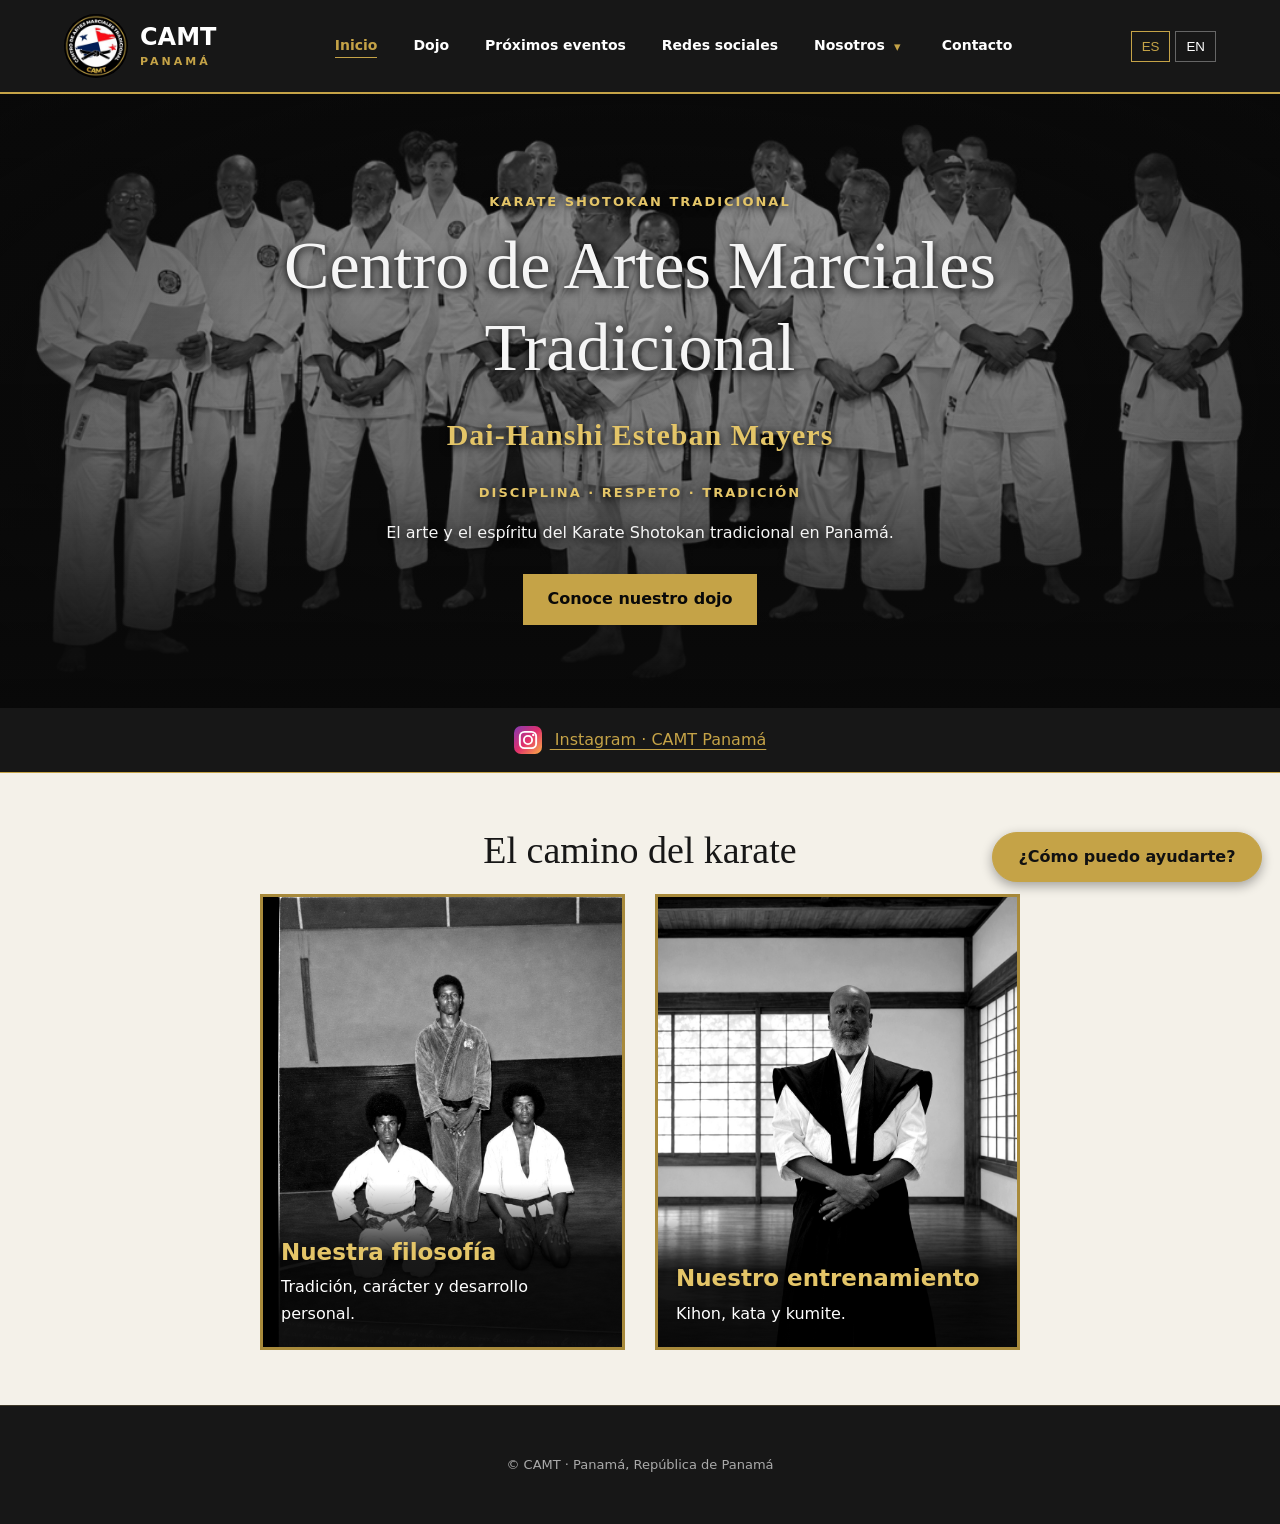
==== commit 55916cfe: "Add files via upload" ====
--- a/index.html
+++ b/index.html
@@ -1 +1 @@
-<!doctype html><html lang="es" data-lang="es"><head><meta charset="utf-8"><meta name="viewport" content="width=device-width,initial-scale=1"><meta name="description" content="CAMT · Karate Shotokan tradicional en Ciudad de Panamá"><title>Inicio | CAMT Panamá</title><link rel="icon" href="assets/logo.jpg"><link rel="stylesheet" href="style.css?v=1.7"><script src="config.js?v=1.7" defer></script><script src="script.js?v=1.7" defer></script></head><body><a class="skip" href="#main"><span lang="es">Ir al contenido</span><span lang="en">Skip to content</span></a><header><a class="brand" href="index.html"><img src="assets/logo.jpg" alt=""><span>CAMT<small>PANAMÁ</small></span></a><nav aria-label="Navigation"><a href="index.html" aria-current="page"><span lang="es">Inicio</span><span lang="en">Home</span></a><a href="dojo.html"><span lang="es">Dojo</span><span lang="en">Dojo</span></a><a href="upcoming.html"><span lang="es">Próximos eventos</span><span lang="en">Upcoming</span></a><a href="socials.html"><span lang="es">Redes sociales</span><span lang="en">Socials</span></a><div class="about-nav"><a href="about.html"><span lang="es">Nosotros</span><span lang="en">About</span></a><button class="bio-toggle" aria-label="Biografías / Biographies" aria-expanded="false" aria-controls="bio-menu">▾</button><div id="bio-menu" class="bio-menu" hidden><a href="about.html#esteban-mayers">Esteban Mayers</a><a href="about.html#enrique-kelly">Enrique Kelly</a><a href="about.html#reinaldo-mannings">Reinaldo Mannings</a><a href="about.html#eduardo-lowe">Eduardo Lowe</a><a href="about.html#alexander-edwards">Alexander Edwards</a><a href="about.html#reynaldo-roach">Reynaldo Roach</a></div></div><a href="contact.html"><span lang="es">Contacto</span><span lang="en">Contact</span></a></nav><div class="languages"><button data-language="es" aria-pressed="true">ES</button><button data-language="en" aria-pressed="false">EN</button></div></header><main id="main"><section class="hero"><div class="hero-copy"><p class="eyebrow"><span lang="es">KARATE SHOTOKAN TRADICIONAL</span><span lang="en">TRADITIONAL SHOTOKAN KARATE</span></p><h1>Centro de Artes Marciales Tradicional</h1><p class="gold hanshi">Dai-Hanshi Esteban Mayers</p><p class="gold"><span lang="es">DISCIPLINA · RESPETO · TRADICIÓN</span><span lang="en">DISCIPLINE · RESPECT · TRADITION</span></p><p><span lang="es">El arte y el espíritu del Karate Shotokan tradicional en Panamá.</span><span lang="en">The art and spirit of traditional Shotokan Karate in Panama.</span></p><a class="cta" href="dojo.html"><span lang="es">Conoce nuestro dojo</span><span lang="en">Discover our dojo</span></a></div></section><section class="instagram-strip"><a href="socials.html" data-link="instagram"><svg viewBox="0 0 24 24" class="social-icon" aria-hidden="true"><defs><linearGradient id="ig" x2="1" y2="1"><stop stop-color="#833ab4"/><stop offset=".5" stop-color="#e1306c"/><stop offset="1" stop-color="#fcb045"/></linearGradient></defs><rect width="24" height="24" rx="6" fill="url(#ig)"/><rect x="5" y="5" width="14" height="14" rx="4" fill="none" stroke="white" stroke-width="1.6"/><circle cx="12" cy="12" r="3.5" fill="none" stroke="white" stroke-width="1.6"/><circle cx="16.5" cy="7.7" r="1" fill="white"/></svg> Instagram · CAMT Panamá</a></section><section class="ivory"><h2><span lang="es">El camino del karate</span><span lang="en">The way of karate</span></h2><div class="cards"><article><img src="assets/philosophy.jpg" alt="Fotografía histórica de karate / Historical karate photograph"><div class="card-overlay"><h3><span lang="es">Nuestra filosofía</span><span lang="en">Our philosophy</span></h3><p><span lang="es">Tradición, carácter y desarrollo personal.</span><span lang="en">Tradition, character and personal development.</span></p></div></article><article><img src="assets/training.jpg" alt="Retrato en el dojo / Dojo portrait"><div class="card-overlay"><h3><span lang="es">Nuestro entrenamiento</span><span lang="en">Our training</span></h3><p><span lang="es">Kihon, kata y kumite.</span><span lang="en">Kihon, kata and kumite.</span></p></div></article></div></section></main><footer><p>© CAMT · Panamá, República de Panamá</p></footer></body></html>+<!doctype html><html lang="es" data-lang="es"><head><meta charset="utf-8"><meta name="viewport" content="width=device-width,initial-scale=1"><meta name="description" content="CAMT · Karate Shotokan tradicional en Ciudad de Panamá"><title>Inicio | CAMT Panamá</title><link rel="icon" href="assets/logo.jpg"><link rel="stylesheet" href="style.css?v=1.8"><script src="config.js?v=1.8" defer></script><script src="script.js?v=1.8" defer></script></head><body><a class="skip" href="#main"><span lang="es">Ir al contenido</span><span lang="en">Skip to content</span></a><header><a class="brand" href="index.html"><img src="assets/logo.jpg" alt=""><span>CAMT<small>PANAMÁ</small></span></a><nav aria-label="Navigation"><a href="index.html" aria-current="page"><span lang="es">Inicio</span><span lang="en">Home</span></a><a href="dojo.html"><span lang="es">Dojo</span><span lang="en">Dojo</span></a><a href="upcoming.html"><span lang="es">Próximos eventos</span><span lang="en">Upcoming</span></a><a href="socials.html"><span lang="es">Redes sociales</span><span lang="en">Socials</span></a><div class="about-nav"><a href="about.html"><span lang="es">Nosotros</span><span lang="en">About</span></a><button class="bio-toggle" aria-label="Biografías / Biographies" aria-expanded="false" aria-controls="bio-menu">▾</button><div id="bio-menu" class="bio-menu" hidden><a href="about.html#esteban-mayers">Esteban Mayers</a><a href="about.html#enrique-kelly">Enrique Kelly</a><a href="about.html#reinaldo-mannings">Reinaldo Mannings</a><a href="about.html#eduardo-lowe">Eduardo Lowe</a><a href="about.html#alexander-edwards">Alexander Edwards</a><a href="about.html#reynaldo-roach">Reynaldo Roach</a></div></div><a href="contact.html"><span lang="es">Contacto</span><span lang="en">Contact</span></a></nav><div class="languages"><button data-language="es" aria-pressed="true">ES</button><button data-language="en" aria-pressed="false">EN</button></div></header><main id="main"><section class="hero"><div class="hero-copy"><p class="eyebrow"><span lang="es">KARATE SHOTOKAN TRADICIONAL</span><span lang="en">TRADITIONAL SHOTOKAN KARATE</span></p><h1>Centro de Artes Marciales Tradicional</h1><p class="gold hanshi">Dai-Hanshi Esteban Mayers</p><p class="gold"><span lang="es">DISCIPLINA · RESPETO · TRADICIÓN</span><span lang="en">DISCIPLINE · RESPECT · TRADITION</span></p><p><span lang="es">El arte y el espíritu del Karate Shotokan tradicional en Panamá.</span><span lang="en">The art and spirit of traditional Shotokan Karate in Panama.</span></p><a class="cta" href="dojo.html"><span lang="es">Conoce nuestro dojo</span><span lang="en">Discover our dojo</span></a></div></section><section class="instagram-strip"><a href="socials.html" data-link="instagram"><svg viewBox="0 0 24 24" class="social-icon" aria-hidden="true"><defs><linearGradient id="ig" x2="1" y2="1"><stop stop-color="#833ab4"/><stop offset=".5" stop-color="#e1306c"/><stop offset="1" stop-color="#fcb045"/></linearGradient></defs><rect width="24" height="24" rx="6" fill="url(#ig)"/><rect x="5" y="5" width="14" height="14" rx="4" fill="none" stroke="white" stroke-width="1.6"/><circle cx="12" cy="12" r="3.5" fill="none" stroke="white" stroke-width="1.6"/><circle cx="16.5" cy="7.7" r="1" fill="white"/></svg> Instagram · CAMT Panamá</a></section><section class="ivory"><h2><span lang="es">El camino del karate</span><span lang="en">The way of karate</span></h2><div class="cards"><article><img src="assets/philosophy.jpg" alt="Fotografía histórica de karate / Historical karate photograph"><div class="card-overlay"><h3><span lang="es">Nuestra filosofía</span><span lang="en">Our philosophy</span></h3><p><span lang="es">Tradición, carácter y desarrollo personal.</span><span lang="en">Tradition, character and personal development.</span></p></div></article><article><img src="assets/training.jpg" alt="Retrato en el dojo / Dojo portrait"><div class="card-overlay"><h3><span lang="es">Nuestro entrenamiento</span><span lang="en">Our training</span></h3><p><span lang="es">Kihon, kata y kumite.</span><span lang="en">Kihon, kata and kumite.</span></p></div></article></div></section></main><footer><p>© CAMT · Panamá, República de Panamá</p></footer></body></html>
--- a/style.css
+++ b/style.css
@@ -17,3 +17,14 @@
 .dojo-storefront{position:relative;isolation:isolate;background:#111;border-bottom:2px solid var(--gold)}.dojo-storefront img{display:block;width:100%;height:auto;max-height:75vh;object-fit:contain}.dojo-storefront-title{position:absolute;inset:auto 0 0;background:linear-gradient(transparent,#000c);padding:40px 24px 14px;text-align:center;pointer-events:none}.dojo-storefront-title h1{margin:0;color:white;text-shadow:0 2px 8px #000}
 /* v1.7 */
 .dojo-storefront{border:0;background:#0b0b0b}.dojo-storefront img{mask-image:linear-gradient(to right,transparent,#000 9%,#000 91%,transparent);max-height:none}.dojo-storefront:after{content:'';position:absolute;inset:0;pointer-events:none;background:linear-gradient(transparent 75%,#0b0b0b)}.dojo-info.section{max-width:none;padding:0}.dojo-band{padding:55px max(24px,calc((100% - 1100px)/2));border-bottom:1px solid #a88a3b}.dojo-band h2{margin-top:0}.dojo-band.location,.dojo-band.belts{background:#f2efe6;color:#171717}.dojo-band.location a{color:#80651e}.dojo-band.training{background:#242424}.dojo-band.training h2{color:var(--gold)}.belt-grid{grid-template-columns:repeat(4,minmax(0,1fr));gap:20px}.belt{background:#fff;color:#171717;border:1px solid #ddd;border-radius:16px;box-shadow:0 7px 18px #0002;text-align:center;transition:transform .2s;overflow:hidden}.belt img{width:100%;display:block;aspect-ratio:1;object-fit:contain;border-radius:8px;margin-bottom:12px}.belt:hover{transform:translateY(-4px)}.social-grid .panel{border-radius:18px}.about-page:before{background-position:center top;background-size:cover;top:95px}.help{background:none;border:0;box-shadow:none;width:min(270px,calc(100vw - 36px));display:grid;gap:8px}.help .help-options{display:none;padding:0;gap:8px}.help.expanded .help-options{display:grid}.help a,.help .help-trigger{box-sizing:border-box;width:100%;height:50px;border:1px solid var(--gold);border-radius:999px;display:flex;align-items:center;justify-content:center;gap:10px;background:#252525;color:white;text-decoration:none;font:inherit;box-shadow:0 4px 12px #0005}.help .help-trigger{background:var(--gold);color:#111;font-weight:700}.help a b{color:var(--gold)}.help a:hover{background:#414141}.name-grid{display:grid;grid-template-columns:1fr 1fr;gap:16px}.contact-form select{font:inherit;padding:10px;background:#202020;color:white;border:1px solid #888;border-radius:4px}.field-error{color:#ff7777}.contact-form [aria-invalid=true]{border-color:#ff7777}.contact-form [aria-invalid=false]{border-color:#78b978}#thanks{max-width:680px;padding:40px;border:1px solid var(--gold);border-radius:18px;text-align:center}[hidden]{display:none!important}@media(max-width:650px){.belt-grid{grid-template-columns:repeat(2,minmax(0,1fr))}.name-grid{grid-template-columns:1fr}.about-page:before{top:0;background-position:50% 0}}@media(prefers-reduced-motion:reduce){.belt{transition:none}.belt:hover{transform:none}}
+
+/* v1.8: original group photograph and persistent navigation */
+.hero{background:linear-gradient(to bottom,rgba(9,9,9,.42),rgba(9,9,9,.52) 60%,#090909 100%),radial-gradient(ellipse at center,transparent 45%,rgba(9,9,9,.65) 100%),url("assets/home-group.jpg") center / cover no-repeat;background-color:#090909;}
+header{position:fixed;inset:0 0 auto;z-index:100;width:100%;}
+body:has(>header){padding-top:var(--header-height,94px);}
+html{scroll-padding-top:calc(var(--header-height,94px) + 12px);}
+.bio-section{scroll-margin-top:0;}
+.skip:focus{position:fixed;z-index:110;}
+.about-page:before{top:var(--header-height,94px);}
+.bio-menu{max-height:calc(100dvh - var(--header-height,94px) - 12px);overflow-y:auto;}
+@media(max-width:650px){body:has(>header){padding-top:var(--header-height,150px)}.hero{background-size:auto,auto,100% auto;background-position:center,center,center center;}.about-page:before{top:var(--header-height,150px)}}
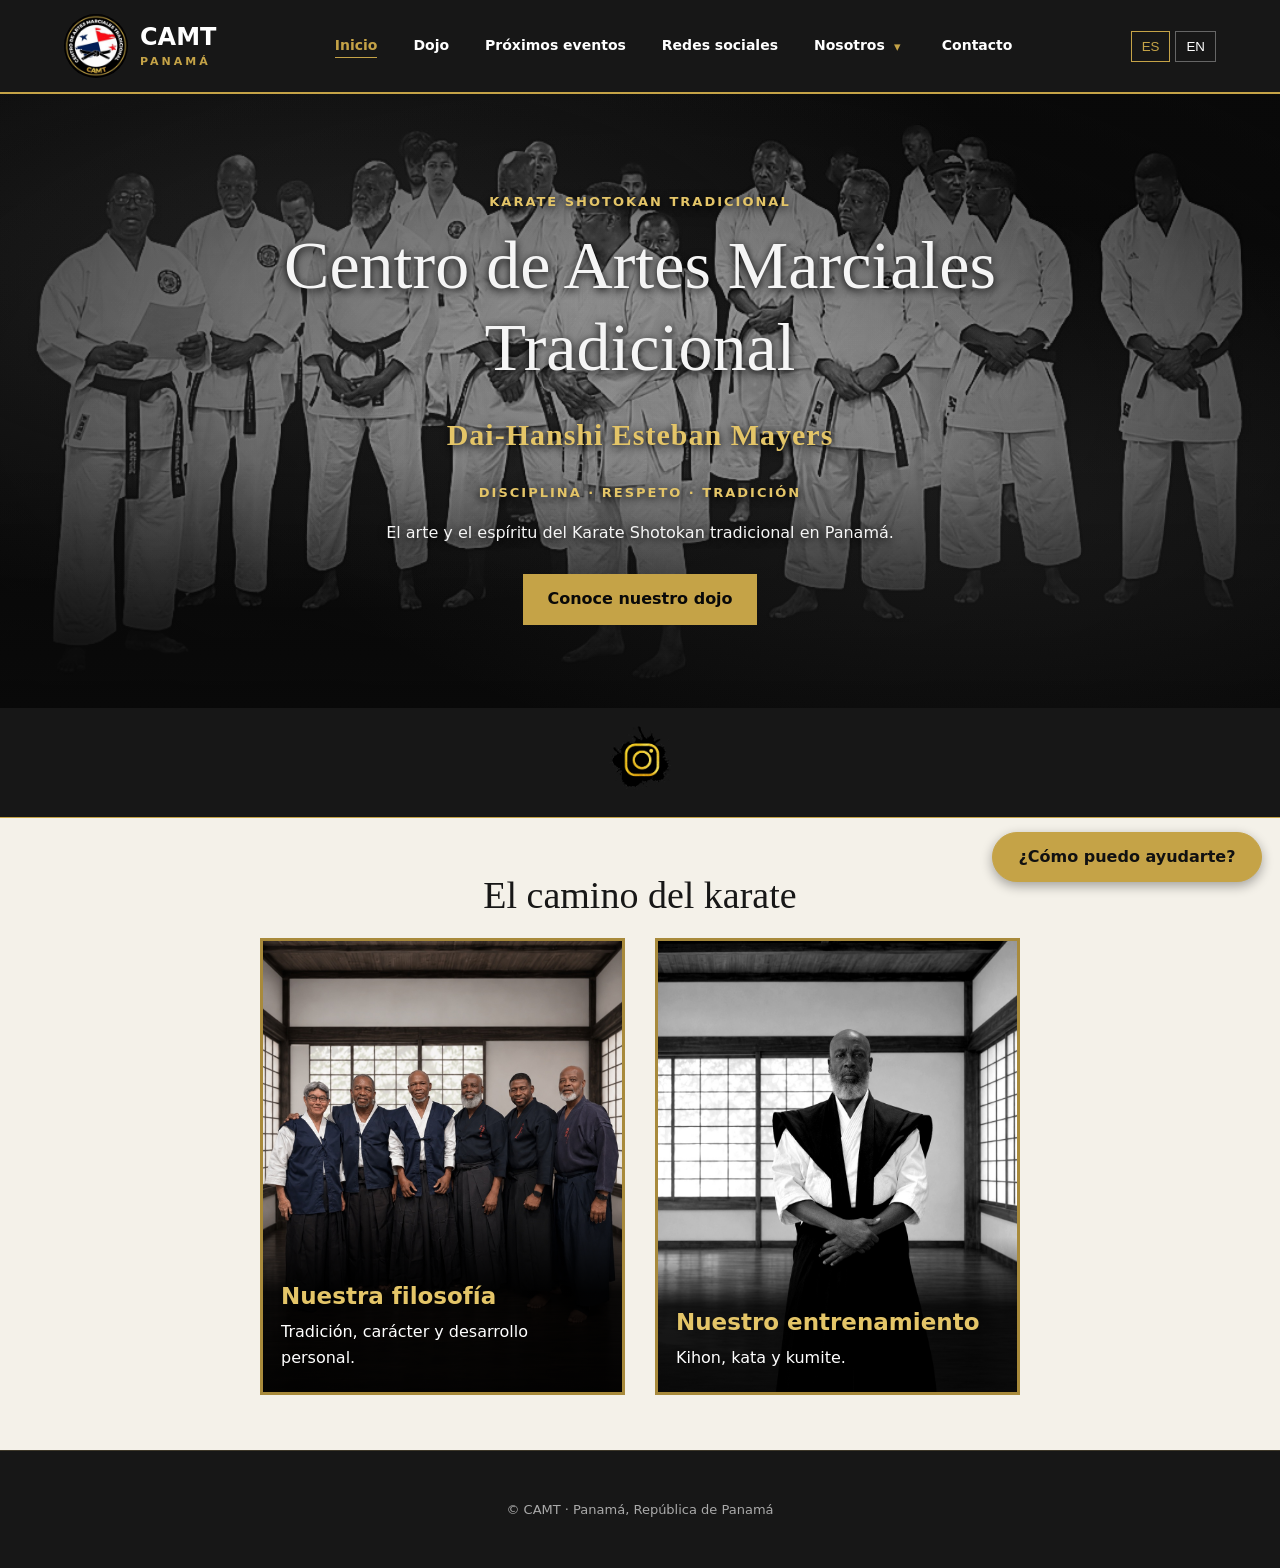
==== commit 625033c3: "Add files via upload" ====
--- a/index.html
+++ b/index.html
@@ -1 +1 @@
-<!doctype html><html lang="es" data-lang="es"><head><meta charset="utf-8"><meta name="viewport" content="width=device-width,initial-scale=1"><meta name="description" content="CAMT · Karate Shotokan tradicional en Ciudad de Panamá"><title>Inicio | CAMT Panamá</title><link rel="icon" href="assets/logo.jpg"><link rel="stylesheet" href="style.css?v=1.8"><script src="config.js?v=1.8" defer></script><script src="script.js?v=1.8" defer></script></head><body><a class="skip" href="#main"><span lang="es">Ir al contenido</span><span lang="en">Skip to content</span></a><header><a class="brand" href="index.html"><img src="assets/logo.jpg" alt=""><span>CAMT<small>PANAMÁ</small></span></a><nav aria-label="Navigation"><a href="index.html" aria-current="page"><span lang="es">Inicio</span><span lang="en">Home</span></a><a href="dojo.html"><span lang="es">Dojo</span><span lang="en">Dojo</span></a><a href="upcoming.html"><span lang="es">Próximos eventos</span><span lang="en">Upcoming</span></a><a href="socials.html"><span lang="es">Redes sociales</span><span lang="en">Socials</span></a><div class="about-nav"><a href="about.html"><span lang="es">Nosotros</span><span lang="en">About</span></a><button class="bio-toggle" aria-label="Biografías / Biographies" aria-expanded="false" aria-controls="bio-menu">▾</button><div id="bio-menu" class="bio-menu" hidden><a href="about.html#esteban-mayers">Esteban Mayers</a><a href="about.html#enrique-kelly">Enrique Kelly</a><a href="about.html#reinaldo-mannings">Reinaldo Mannings</a><a href="about.html#eduardo-lowe">Eduardo Lowe</a><a href="about.html#alexander-edwards">Alexander Edwards</a><a href="about.html#reynaldo-roach">Reynaldo Roach</a></div></div><a href="contact.html"><span lang="es">Contacto</span><span lang="en">Contact</span></a></nav><div class="languages"><button data-language="es" aria-pressed="true">ES</button><button data-language="en" aria-pressed="false">EN</button></div></header><main id="main"><section class="hero"><div class="hero-copy"><p class="eyebrow"><span lang="es">KARATE SHOTOKAN TRADICIONAL</span><span lang="en">TRADITIONAL SHOTOKAN KARATE</span></p><h1>Centro de Artes Marciales Tradicional</h1><p class="gold hanshi">Dai-Hanshi Esteban Mayers</p><p class="gold"><span lang="es">DISCIPLINA · RESPETO · TRADICIÓN</span><span lang="en">DISCIPLINE · RESPECT · TRADITION</span></p><p><span lang="es">El arte y el espíritu del Karate Shotokan tradicional en Panamá.</span><span lang="en">The art and spirit of traditional Shotokan Karate in Panama.</span></p><a class="cta" href="dojo.html"><span lang="es">Conoce nuestro dojo</span><span lang="en">Discover our dojo</span></a></div></section><section class="instagram-strip"><a href="socials.html" data-link="instagram"><svg viewBox="0 0 24 24" class="social-icon" aria-hidden="true"><defs><linearGradient id="ig" x2="1" y2="1"><stop stop-color="#833ab4"/><stop offset=".5" stop-color="#e1306c"/><stop offset="1" stop-color="#fcb045"/></linearGradient></defs><rect width="24" height="24" rx="6" fill="url(#ig)"/><rect x="5" y="5" width="14" height="14" rx="4" fill="none" stroke="white" stroke-width="1.6"/><circle cx="12" cy="12" r="3.5" fill="none" stroke="white" stroke-width="1.6"/><circle cx="16.5" cy="7.7" r="1" fill="white"/></svg> Instagram · CAMT Panamá</a></section><section class="ivory"><h2><span lang="es">El camino del karate</span><span lang="en">The way of karate</span></h2><div class="cards"><article><img src="assets/philosophy.jpg" alt="Fotografía histórica de karate / Historical karate photograph"><div class="card-overlay"><h3><span lang="es">Nuestra filosofía</span><span lang="en">Our philosophy</span></h3><p><span lang="es">Tradición, carácter y desarrollo personal.</span><span lang="en">Tradition, character and personal development.</span></p></div></article><article><img src="assets/training.jpg" alt="Retrato en el dojo / Dojo portrait"><div class="card-overlay"><h3><span lang="es">Nuestro entrenamiento</span><span lang="en">Our training</span></h3><p><span lang="es">Kihon, kata y kumite.</span><span lang="en">Kihon, kata and kumite.</span></p></div></article></div></section></main><footer><p>© CAMT · Panamá, República de Panamá</p></footer></body></html>+<!doctype html><html lang="es" data-lang="es"><head><meta charset="utf-8"><meta name="viewport" content="width=device-width,initial-scale=1"><meta name="description" content="CAMT · Karate Shotokan tradicional en Ciudad de Panamá"><title>Inicio | CAMT Panamá</title><link rel="icon" href="assets/logo.jpg"><link rel="stylesheet" href="style.css?v=2.2"><script src="config.js?v=1.8" defer></script><script src="script.js?v=2.2" defer></script></head><body><a class="skip" href="#main"><span lang="es">Ir al contenido</span><span lang="en">Skip to content</span></a><header><a class="brand" href="index.html"><img src="assets/logo.jpg" alt=""><span>CAMT<small>PANAMÁ</small></span></a><nav aria-label="Navigation"><a href="index.html" aria-current="page"><span lang="es">Inicio</span><span lang="en">Home</span></a><a href="dojo.html"><span lang="es">Dojo</span><span lang="en">Dojo</span></a><a href="upcoming.html"><span lang="es">Próximos eventos</span><span lang="en">Upcoming</span></a><a href="socials.html"><span lang="es">Redes sociales</span><span lang="en">Socials</span></a><div class="about-nav"><a href="about.html"><span lang="es">Nosotros</span><span lang="en">About</span></a><button class="bio-toggle" aria-label="Biografías / Biographies" aria-expanded="false" aria-controls="bio-menu">▾</button><div id="bio-menu" class="bio-menu" hidden><a href="about.html#esteban-mayers">Esteban Mayers</a><a href="about.html#enrique-kelly">Enrique Kelly</a><a href="about.html#reinaldo-mannings">Reinaldo Mannings</a><a href="about.html#eduardo-lowe">Eduardo Lowe</a><a href="about.html#alexander-edwards">Alexander Edwards</a><a href="about.html#reynaldo-roach">Reynaldo Roach</a></div></div><a href="contact.html"><span lang="es">Contacto</span><span lang="en">Contact</span></a></nav><div class="languages"><button data-language="es" aria-pressed="true">ES</button><button data-language="en" aria-pressed="false">EN</button></div></header><main id="main"><section class="hero"><div class="hero-copy"><p class="eyebrow"><span lang="es">KARATE SHOTOKAN TRADICIONAL</span><span lang="en">TRADITIONAL SHOTOKAN KARATE</span></p><h1>Centro de Artes Marciales Tradicional</h1><p class="gold hanshi">Dai-Hanshi Esteban Mayers</p><p class="gold"><span lang="es">DISCIPLINA · RESPETO · TRADICIÓN</span><span lang="en">DISCIPLINE · RESPECT · TRADITION</span></p><p><span lang="es">El arte y el espíritu del Karate Shotokan tradicional en Panamá.</span><span lang="en">The art and spirit of traditional Shotokan Karate in Panama.</span></p><a class="cta" href="dojo.html"><span lang="es">Conoce nuestro dojo</span><span lang="en">Discover our dojo</span></a></div></section><section class="instagram-strip"><a class="instagram-link" href="https://www.instagram.com/camt_pty/" data-link="instagram" aria-label="Instagram — CAMT Panamá"><img class="instagram-logo" src="assets/instagram.png" alt="Instagram"></a></section><section class="ivory"><h2><span lang="es">El camino del karate</span><span lang="en">The way of karate</span></h2><div class="cards"><article><img src="assets/philosophy-group.jpg" alt="Retrato grupal en el dojo / Group dojo portrait"><div class="card-overlay"><h3><span lang="es">Nuestra filosofía</span><span lang="en">Our philosophy</span></h3><p><span lang="es">Tradición, carácter y desarrollo personal.</span><span lang="en">Tradition, character and personal development.</span></p></div></article><article><img src="assets/training.jpg" alt="Retrato en el dojo / Dojo portrait"><div class="card-overlay"><h3><span lang="es">Nuestro entrenamiento</span><span lang="en">Our training</span></h3><p><span lang="es">Kihon, kata y kumite.</span><span lang="en">Kihon, kata and kumite.</span></p></div></article></div></section></main><footer><p>© CAMT · Panamá, República de Panamá</p></footer></body></html>
--- a/style.css
+++ b/style.css
@@ -28,3 +28,23 @@
 .about-page:before{top:var(--header-height,94px);}
 .bio-menu{max-height:calc(100dvh - var(--header-height,94px) - 12px);overflow-y:auto;}
 @media(max-width:650px){body:has(>header){padding-top:var(--header-height,150px)}.hero{background-size:auto,auto,100% auto;background-position:center,center,center center;}.about-page:before{top:var(--header-height,150px)}}
+
+/* v2.0 belt flip cards */
+.belt-grid .belt{padding:0;border:0;background:transparent;overflow:visible;perspective:1100px;cursor:pointer;min-width:0;transform:none;box-shadow:none;display:grid;}
+.belt-inner{display:grid;grid-template-columns:minmax(0,1fr);transform-style:preserve-3d;transition:transform .55s ease;min-height:100%;}
+.belt-face{grid-area:1/1;padding:14px;border:1px solid #ddd;border-radius:16px;box-shadow:0 7px 18px #0002;backface-visibility:hidden;-webkit-backface-visibility:hidden;min-width:0;}
+.belt-front{background:#fff;color:#171717;}
+.belt-back{background:#202020;color:#fff;border-color:#c5a347;transform:rotateY(180deg);display:flex;flex-direction:column;justify-content:center;align-items:center;overflow-wrap:anywhere;}
+.belt-back strong{color:#e2c46d;}.belt-back p{font-size:clamp(.88rem,1.3vw,1.05rem);line-height:1.5;}
+.belt.is-flipped .belt-inner{transform:rotateY(180deg);}
+.belt:focus-visible{outline:3px solid #98782e;outline-offset:4px;}
+@media(prefers-reduced-motion:reduce){.belt-inner{transition:none;}}
+
+/* v2.1: aligned home captions and atmospheric hero */
+.cards .card-overlay{min-height:155px;display:flex;flex-direction:column;justify-content:flex-start;padding-top:45px;}
+.cards .card-overlay h3{min-height:2.4em;display:flex;align-items:flex-end;}
+.hero{position:relative;isolation:isolate;background:linear-gradient(to bottom,rgba(9,9,9,.42),rgba(9,9,9,.48) 60%,#090909 100%),radial-gradient(ellipse at center,transparent 25%,rgba(9,9,9,.8) 100%),url("assets/home-group.jpg") center / cover no-repeat;background-color:#090909;}
+.hero:before{content:"";position:absolute;inset:0;z-index:-1;pointer-events:none;background:radial-gradient(ellipse at 25% 30%,rgba(170,170,170,.14),transparent 55%),radial-gradient(ellipse at 75% 65%,rgba(150,150,150,.12),transparent 50%);}
+@media(max-width:650px){.hero{background-size:auto,auto,100% auto;}.cards .card-overlay{min-height:155px;padding-top:35px;}}
+
+.instagram-link{display:inline-flex;align-items:center;justify-content:center;text-decoration:none}.instagram-logo{display:block;width:100px;height:100px;object-fit:contain;transition:transform .25s ease}.instagram-strip .instagram-logo{width:64px;height:64px}.social-grid .instagram-logo{width:min(220px,100%);height:220px}.bio-page .instagram-logo{border-radius:0;margin:auto}.help .instagram-logo{width:44px;height:44px}.instagram-link:focus-visible{outline:2px solid var(--gold);outline-offset:4px}@media(hover:hover){.instagram-link:hover .instagram-logo{transform:scale(1.07)}}@media(prefers-reduced-motion:reduce){.instagram-logo{transition:none}.instagram-link:hover .instagram-logo{transform:none}}
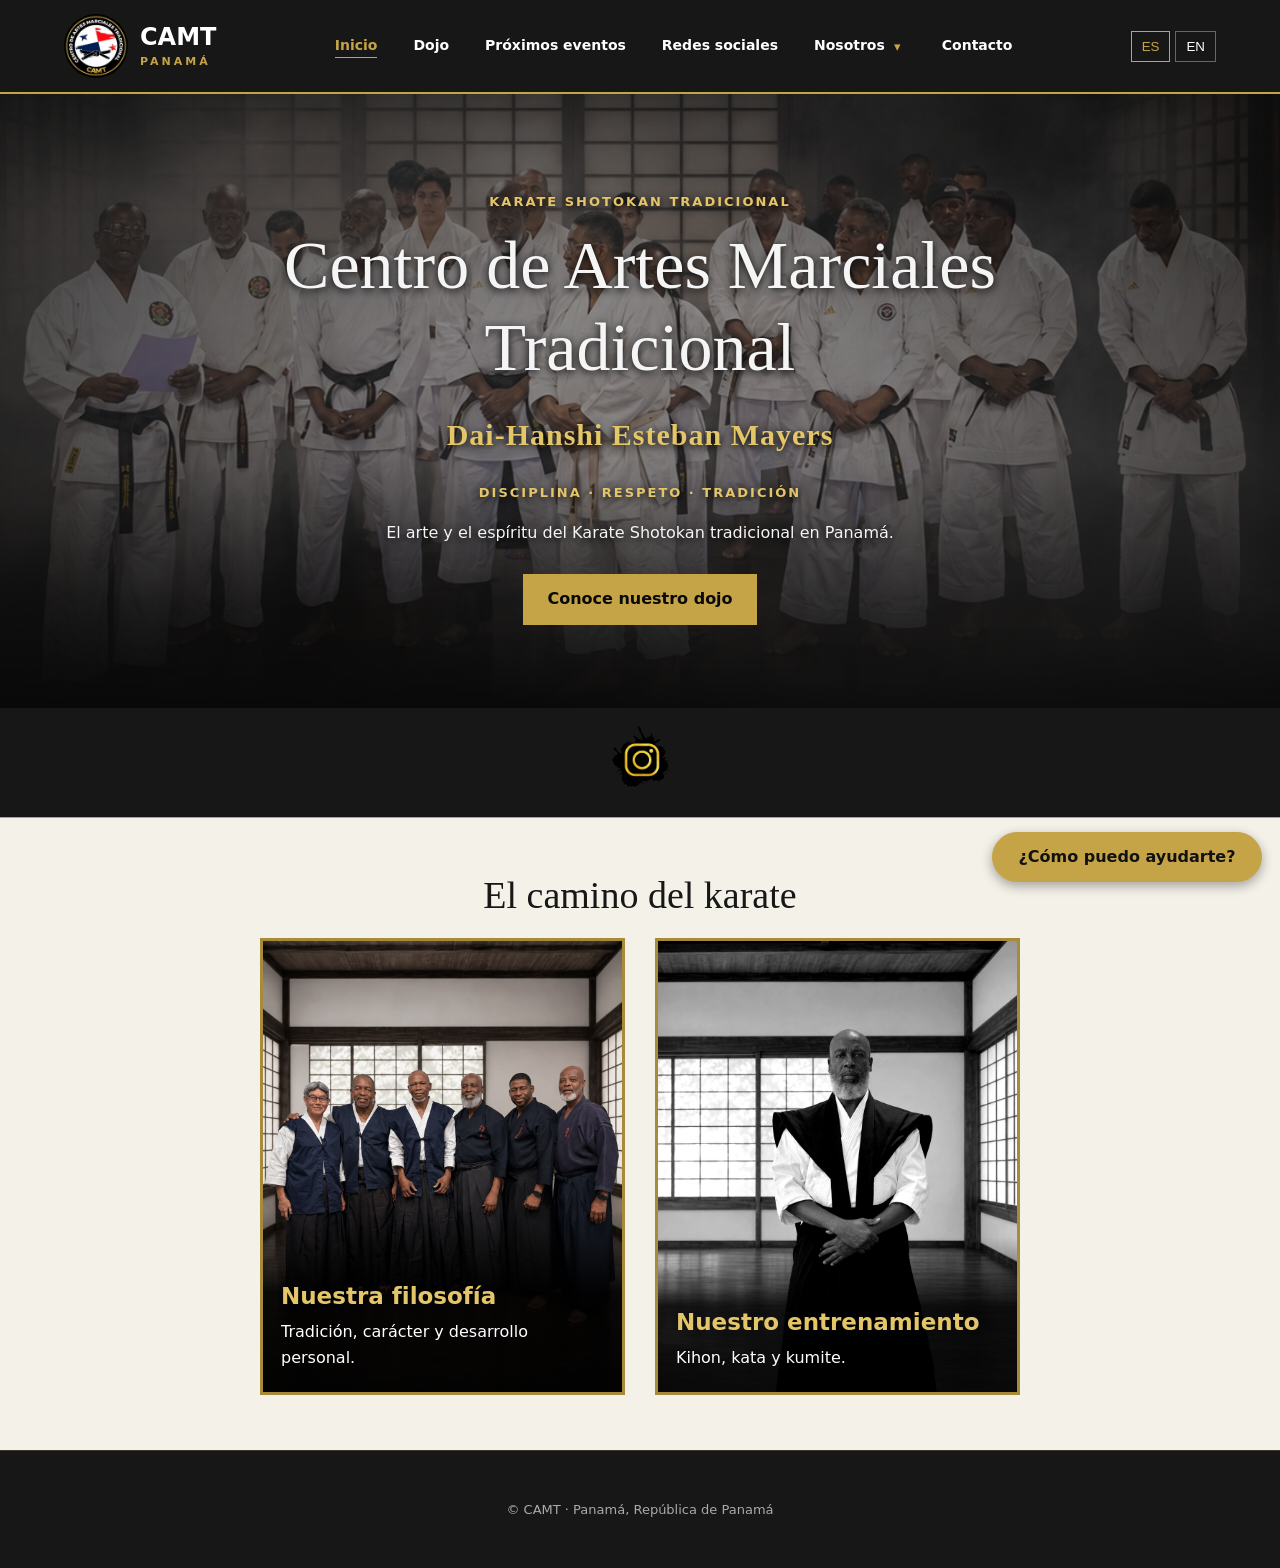
==== commit 94826fb8: "Add files via upload" ====
--- a/index.html
+++ b/index.html
@@ -1 +1 @@
-<!doctype html><html lang="es" data-lang="es"><head><meta charset="utf-8"><meta name="viewport" content="width=device-width,initial-scale=1"><meta name="description" content="CAMT · Karate Shotokan tradicional en Ciudad de Panamá"><title>Inicio | CAMT Panamá</title><link rel="icon" href="assets/logo.jpg"><link rel="stylesheet" href="style.css?v=2.2"><script src="config.js?v=1.8" defer></script><script src="script.js?v=2.2" defer></script></head><body><a class="skip" href="#main"><span lang="es">Ir al contenido</span><span lang="en">Skip to content</span></a><header><a class="brand" href="index.html"><img src="assets/logo.jpg" alt=""><span>CAMT<small>PANAMÁ</small></span></a><nav aria-label="Navigation"><a href="index.html" aria-current="page"><span lang="es">Inicio</span><span lang="en">Home</span></a><a href="dojo.html"><span lang="es">Dojo</span><span lang="en">Dojo</span></a><a href="upcoming.html"><span lang="es">Próximos eventos</span><span lang="en">Upcoming</span></a><a href="socials.html"><span lang="es">Redes sociales</span><span lang="en">Socials</span></a><div class="about-nav"><a href="about.html"><span lang="es">Nosotros</span><span lang="en">About</span></a><button class="bio-toggle" aria-label="Biografías / Biographies" aria-expanded="false" aria-controls="bio-menu">▾</button><div id="bio-menu" class="bio-menu" hidden><a href="about.html#esteban-mayers">Esteban Mayers</a><a href="about.html#enrique-kelly">Enrique Kelly</a><a href="about.html#reinaldo-mannings">Reinaldo Mannings</a><a href="about.html#eduardo-lowe">Eduardo Lowe</a><a href="about.html#alexander-edwards">Alexander Edwards</a><a href="about.html#reynaldo-roach">Reynaldo Roach</a></div></div><a href="contact.html"><span lang="es">Contacto</span><span lang="en">Contact</span></a></nav><div class="languages"><button data-language="es" aria-pressed="true">ES</button><button data-language="en" aria-pressed="false">EN</button></div></header><main id="main"><section class="hero"><div class="hero-copy"><p class="eyebrow"><span lang="es">KARATE SHOTOKAN TRADICIONAL</span><span lang="en">TRADITIONAL SHOTOKAN KARATE</span></p><h1>Centro de Artes Marciales Tradicional</h1><p class="gold hanshi">Dai-Hanshi Esteban Mayers</p><p class="gold"><span lang="es">DISCIPLINA · RESPETO · TRADICIÓN</span><span lang="en">DISCIPLINE · RESPECT · TRADITION</span></p><p><span lang="es">El arte y el espíritu del Karate Shotokan tradicional en Panamá.</span><span lang="en">The art and spirit of traditional Shotokan Karate in Panama.</span></p><a class="cta" href="dojo.html"><span lang="es">Conoce nuestro dojo</span><span lang="en">Discover our dojo</span></a></div></section><section class="instagram-strip"><a class="instagram-link" href="https://www.instagram.com/camt_pty/" data-link="instagram" aria-label="Instagram — CAMT Panamá"><img class="instagram-logo" src="assets/instagram.png" alt="Instagram"></a></section><section class="ivory"><h2><span lang="es">El camino del karate</span><span lang="en">The way of karate</span></h2><div class="cards"><article><img src="assets/philosophy-group.jpg" alt="Retrato grupal en el dojo / Group dojo portrait"><div class="card-overlay"><h3><span lang="es">Nuestra filosofía</span><span lang="en">Our philosophy</span></h3><p><span lang="es">Tradición, carácter y desarrollo personal.</span><span lang="en">Tradition, character and personal development.</span></p></div></article><article><img src="assets/training.jpg" alt="Retrato en el dojo / Dojo portrait"><div class="card-overlay"><h3><span lang="es">Nuestro entrenamiento</span><span lang="en">Our training</span></h3><p><span lang="es">Kihon, kata y kumite.</span><span lang="en">Kihon, kata and kumite.</span></p></div></article></div></section></main><footer><p>© CAMT · Panamá, República de Panamá</p></footer></body></html>+<!doctype html><html lang="es" data-lang="es"><head><meta charset="utf-8"><meta name="viewport" content="width=device-width,initial-scale=1"><meta name="description" content="CAMT · Karate Shotokan tradicional en Ciudad de Panamá"><title>Inicio | CAMT Panamá</title><link rel="icon" href="assets/logo.jpg"><link rel="stylesheet" href="style.css?v=2.3"><script src="config.js?v=1.8" defer></script><script src="script.js?v=2.2" defer></script></head><body><a class="skip" href="#main"><span lang="es">Ir al contenido</span><span lang="en">Skip to content</span></a><header><a class="brand" href="index.html"><img src="assets/logo.jpg" alt=""><span>CAMT<small>PANAMÁ</small></span></a><nav aria-label="Navigation"><a href="index.html" aria-current="page"><span lang="es">Inicio</span><span lang="en">Home</span></a><a href="dojo.html"><span lang="es">Dojo</span><span lang="en">Dojo</span></a><a href="upcoming.html"><span lang="es">Próximos eventos</span><span lang="en">Upcoming</span></a><a href="socials.html"><span lang="es">Redes sociales</span><span lang="en">Socials</span></a><div class="about-nav"><a href="about.html"><span lang="es">Nosotros</span><span lang="en">About</span></a><button class="bio-toggle" aria-label="Biografías / Biographies" aria-expanded="false" aria-controls="bio-menu">▾</button><div id="bio-menu" class="bio-menu" hidden><a href="about.html#esteban-mayers">Esteban Mayers</a><a href="about.html#enrique-kelly">Enrique Kelly</a><a href="about.html#reinaldo-mannings">Reinaldo Mannings</a><a href="about.html#eduardo-lowe">Eduardo Lowe</a><a href="about.html#alexander-edwards">Alexander Edwards</a><a href="about.html#reynaldo-roach">Reynaldo Roach</a></div></div><a href="contact.html"><span lang="es">Contacto</span><span lang="en">Contact</span></a></nav><div class="languages"><button data-language="es" aria-pressed="true">ES</button><button data-language="en" aria-pressed="false">EN</button></div></header><main id="main"><section class="hero"><div class="hero-copy"><p class="eyebrow"><span lang="es">KARATE SHOTOKAN TRADICIONAL</span><span lang="en">TRADITIONAL SHOTOKAN KARATE</span></p><h1>Centro de Artes Marciales Tradicional</h1><p class="gold hanshi">Dai-Hanshi Esteban Mayers</p><p class="gold"><span lang="es">DISCIPLINA · RESPETO · TRADICIÓN</span><span lang="en">DISCIPLINE · RESPECT · TRADITION</span></p><p><span lang="es">El arte y el espíritu del Karate Shotokan tradicional en Panamá.</span><span lang="en">The art and spirit of traditional Shotokan Karate in Panama.</span></p><a class="cta" href="dojo.html"><span lang="es">Conoce nuestro dojo</span><span lang="en">Discover our dojo</span></a></div></section><section class="instagram-strip"><a class="instagram-link" href="https://www.instagram.com/camt_pty/" data-link="instagram" aria-label="Instagram — CAMT Panamá"><img class="instagram-logo" src="assets/instagram.png" alt="Instagram"></a></section><section class="ivory"><h2><span lang="es">El camino del karate</span><span lang="en">The way of karate</span></h2><div class="cards"><article><img src="assets/philosophy-group.jpg" alt="Retrato grupal en el dojo / Group dojo portrait"><div class="card-overlay"><h3><span lang="es">Nuestra filosofía</span><span lang="en">Our philosophy</span></h3><p><span lang="es">Tradición, carácter y desarrollo personal.</span><span lang="en">Tradition, character and personal development.</span></p></div></article><article><img src="assets/training.jpg" alt="Retrato en el dojo / Dojo portrait"><div class="card-overlay"><h3><span lang="es">Nuestro entrenamiento</span><span lang="en">Our training</span></h3><p><span lang="es">Kihon, kata y kumite.</span><span lang="en">Kihon, kata and kumite.</span></p></div></article></div></section></main><footer><p>© CAMT · Panamá, República de Panamá</p></footer></body></html>
--- a/style.css
+++ b/style.css
@@ -19,7 +19,7 @@
 .dojo-storefront{border:0;background:#0b0b0b}.dojo-storefront img{mask-image:linear-gradient(to right,transparent,#000 9%,#000 91%,transparent);max-height:none}.dojo-storefront:after{content:'';position:absolute;inset:0;pointer-events:none;background:linear-gradient(transparent 75%,#0b0b0b)}.dojo-info.section{max-width:none;padding:0}.dojo-band{padding:55px max(24px,calc((100% - 1100px)/2));border-bottom:1px solid #a88a3b}.dojo-band h2{margin-top:0}.dojo-band.location,.dojo-band.belts{background:#f2efe6;color:#171717}.dojo-band.location a{color:#80651e}.dojo-band.training{background:#242424}.dojo-band.training h2{color:var(--gold)}.belt-grid{grid-template-columns:repeat(4,minmax(0,1fr));gap:20px}.belt{background:#fff;color:#171717;border:1px solid #ddd;border-radius:16px;box-shadow:0 7px 18px #0002;text-align:center;transition:transform .2s;overflow:hidden}.belt img{width:100%;display:block;aspect-ratio:1;object-fit:contain;border-radius:8px;margin-bottom:12px}.belt:hover{transform:translateY(-4px)}.social-grid .panel{border-radius:18px}.about-page:before{background-position:center top;background-size:cover;top:95px}.help{background:none;border:0;box-shadow:none;width:min(270px,calc(100vw - 36px));display:grid;gap:8px}.help .help-options{display:none;padding:0;gap:8px}.help.expanded .help-options{display:grid}.help a,.help .help-trigger{box-sizing:border-box;width:100%;height:50px;border:1px solid var(--gold);border-radius:999px;display:flex;align-items:center;justify-content:center;gap:10px;background:#252525;color:white;text-decoration:none;font:inherit;box-shadow:0 4px 12px #0005}.help .help-trigger{background:var(--gold);color:#111;font-weight:700}.help a b{color:var(--gold)}.help a:hover{background:#414141}.name-grid{display:grid;grid-template-columns:1fr 1fr;gap:16px}.contact-form select{font:inherit;padding:10px;background:#202020;color:white;border:1px solid #888;border-radius:4px}.field-error{color:#ff7777}.contact-form [aria-invalid=true]{border-color:#ff7777}.contact-form [aria-invalid=false]{border-color:#78b978}#thanks{max-width:680px;padding:40px;border:1px solid var(--gold);border-radius:18px;text-align:center}[hidden]{display:none!important}@media(max-width:650px){.belt-grid{grid-template-columns:repeat(2,minmax(0,1fr))}.name-grid{grid-template-columns:1fr}.about-page:before{top:0;background-position:50% 0}}@media(prefers-reduced-motion:reduce){.belt{transition:none}.belt:hover{transform:none}}
 
 /* v1.8: original group photograph and persistent navigation */
-.hero{background:linear-gradient(to bottom,rgba(9,9,9,.42),rgba(9,9,9,.52) 60%,#090909 100%),radial-gradient(ellipse at center,transparent 45%,rgba(9,9,9,.65) 100%),url("assets/home-group.jpg") center / cover no-repeat;background-color:#090909;}
+.hero{background:linear-gradient(to bottom,rgba(9,9,9,.42),rgba(9,9,9,.52) 60%,#090909 100%),radial-gradient(ellipse at center,transparent 45%,rgba(9,9,9,.65) 100%),url("assets/home-group.jpg?v=2.3") center / cover no-repeat;background-color:#090909;}
 header{position:fixed;inset:0 0 auto;z-index:100;width:100%;}
 body:has(>header){padding-top:var(--header-height,94px);}
 html{scroll-padding-top:calc(var(--header-height,94px) + 12px);}
@@ -43,7 +43,7 @@
 /* v2.1: aligned home captions and atmospheric hero */
 .cards .card-overlay{min-height:155px;display:flex;flex-direction:column;justify-content:flex-start;padding-top:45px;}
 .cards .card-overlay h3{min-height:2.4em;display:flex;align-items:flex-end;}
-.hero{position:relative;isolation:isolate;background:linear-gradient(to bottom,rgba(9,9,9,.42),rgba(9,9,9,.48) 60%,#090909 100%),radial-gradient(ellipse at center,transparent 25%,rgba(9,9,9,.8) 100%),url("assets/home-group.jpg") center / cover no-repeat;background-color:#090909;}
+.hero{position:relative;isolation:isolate;background:linear-gradient(to bottom,rgba(9,9,9,.42),rgba(9,9,9,.48) 60%,#090909 100%),radial-gradient(ellipse at center,transparent 25%,rgba(9,9,9,.8) 100%),url("assets/home-group.jpg?v=2.3") center / cover no-repeat;background-color:#090909;}
 .hero:before{content:"";position:absolute;inset:0;z-index:-1;pointer-events:none;background:radial-gradient(ellipse at 25% 30%,rgba(170,170,170,.14),transparent 55%),radial-gradient(ellipse at 75% 65%,rgba(150,150,150,.12),transparent 50%);}
 @media(max-width:650px){.hero{background-size:auto,auto,100% auto;}.cards .card-overlay{min-height:155px;padding-top:35px;}}
 
